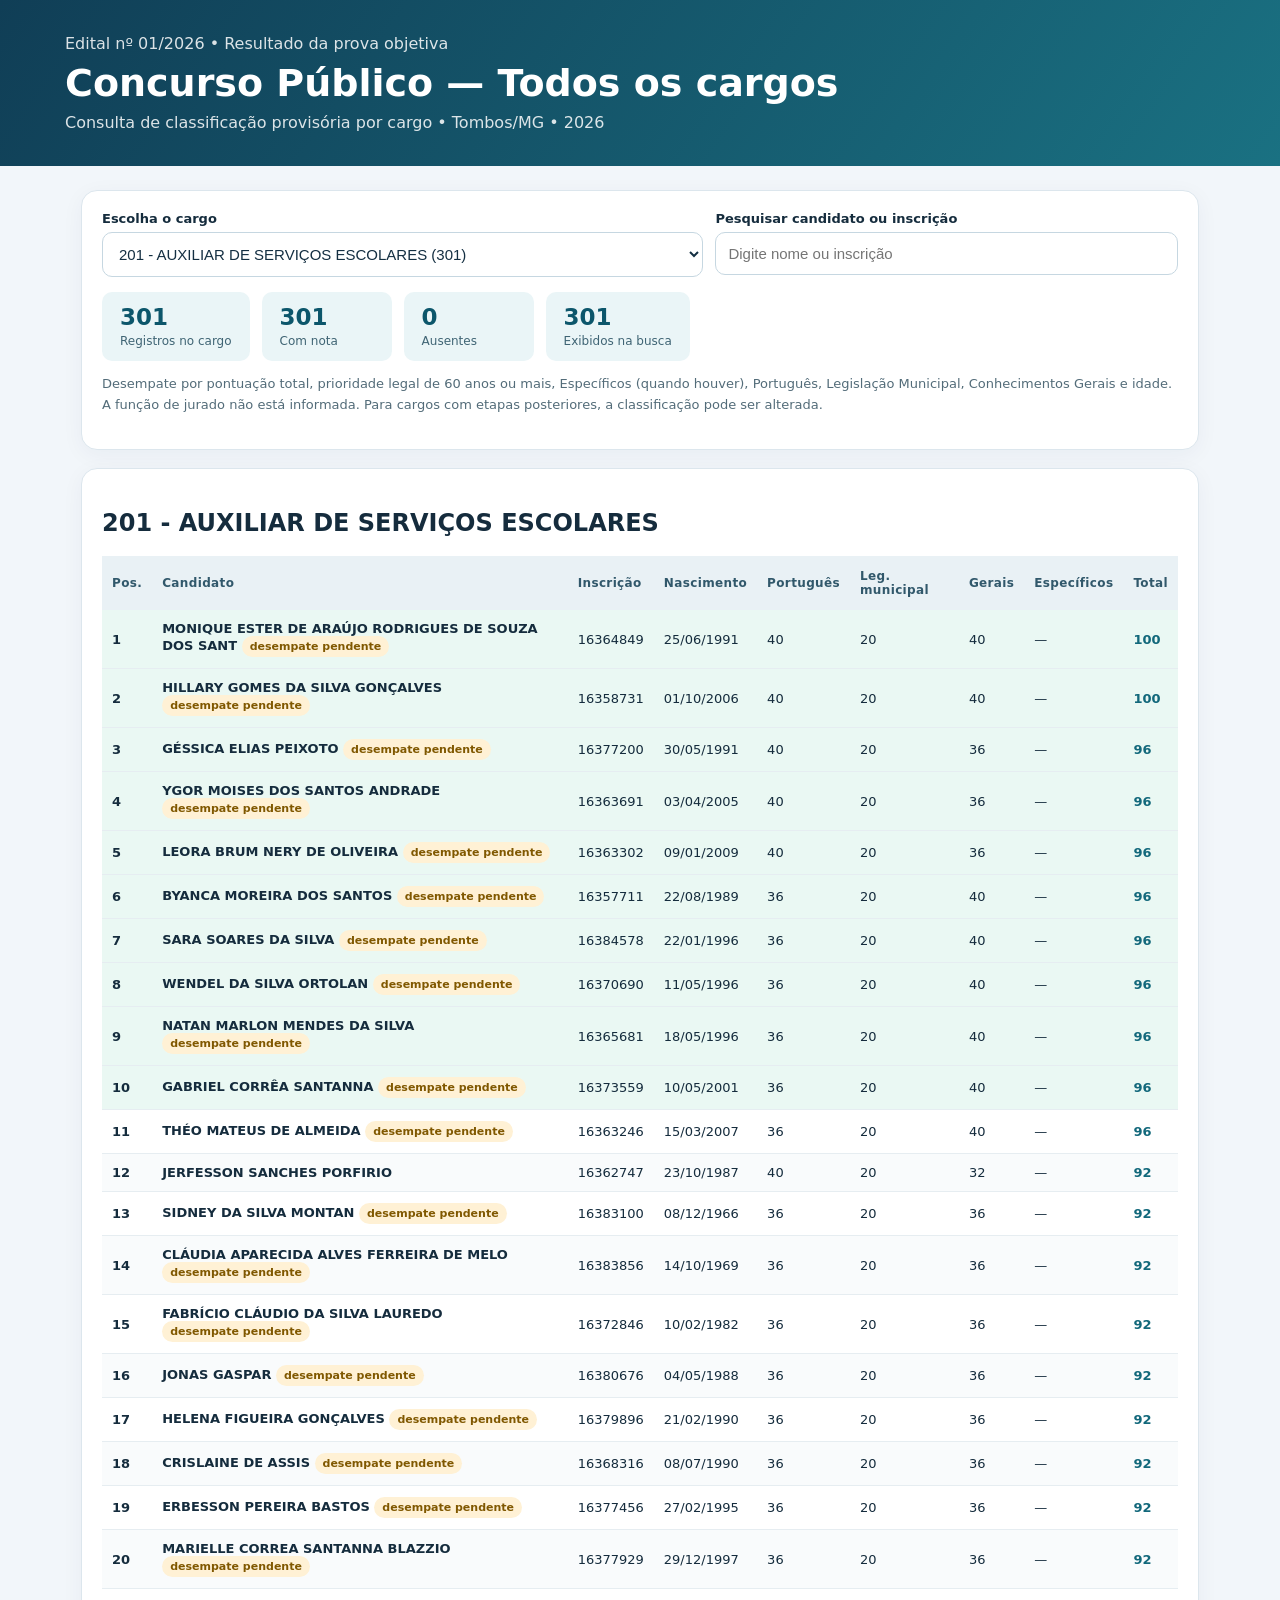
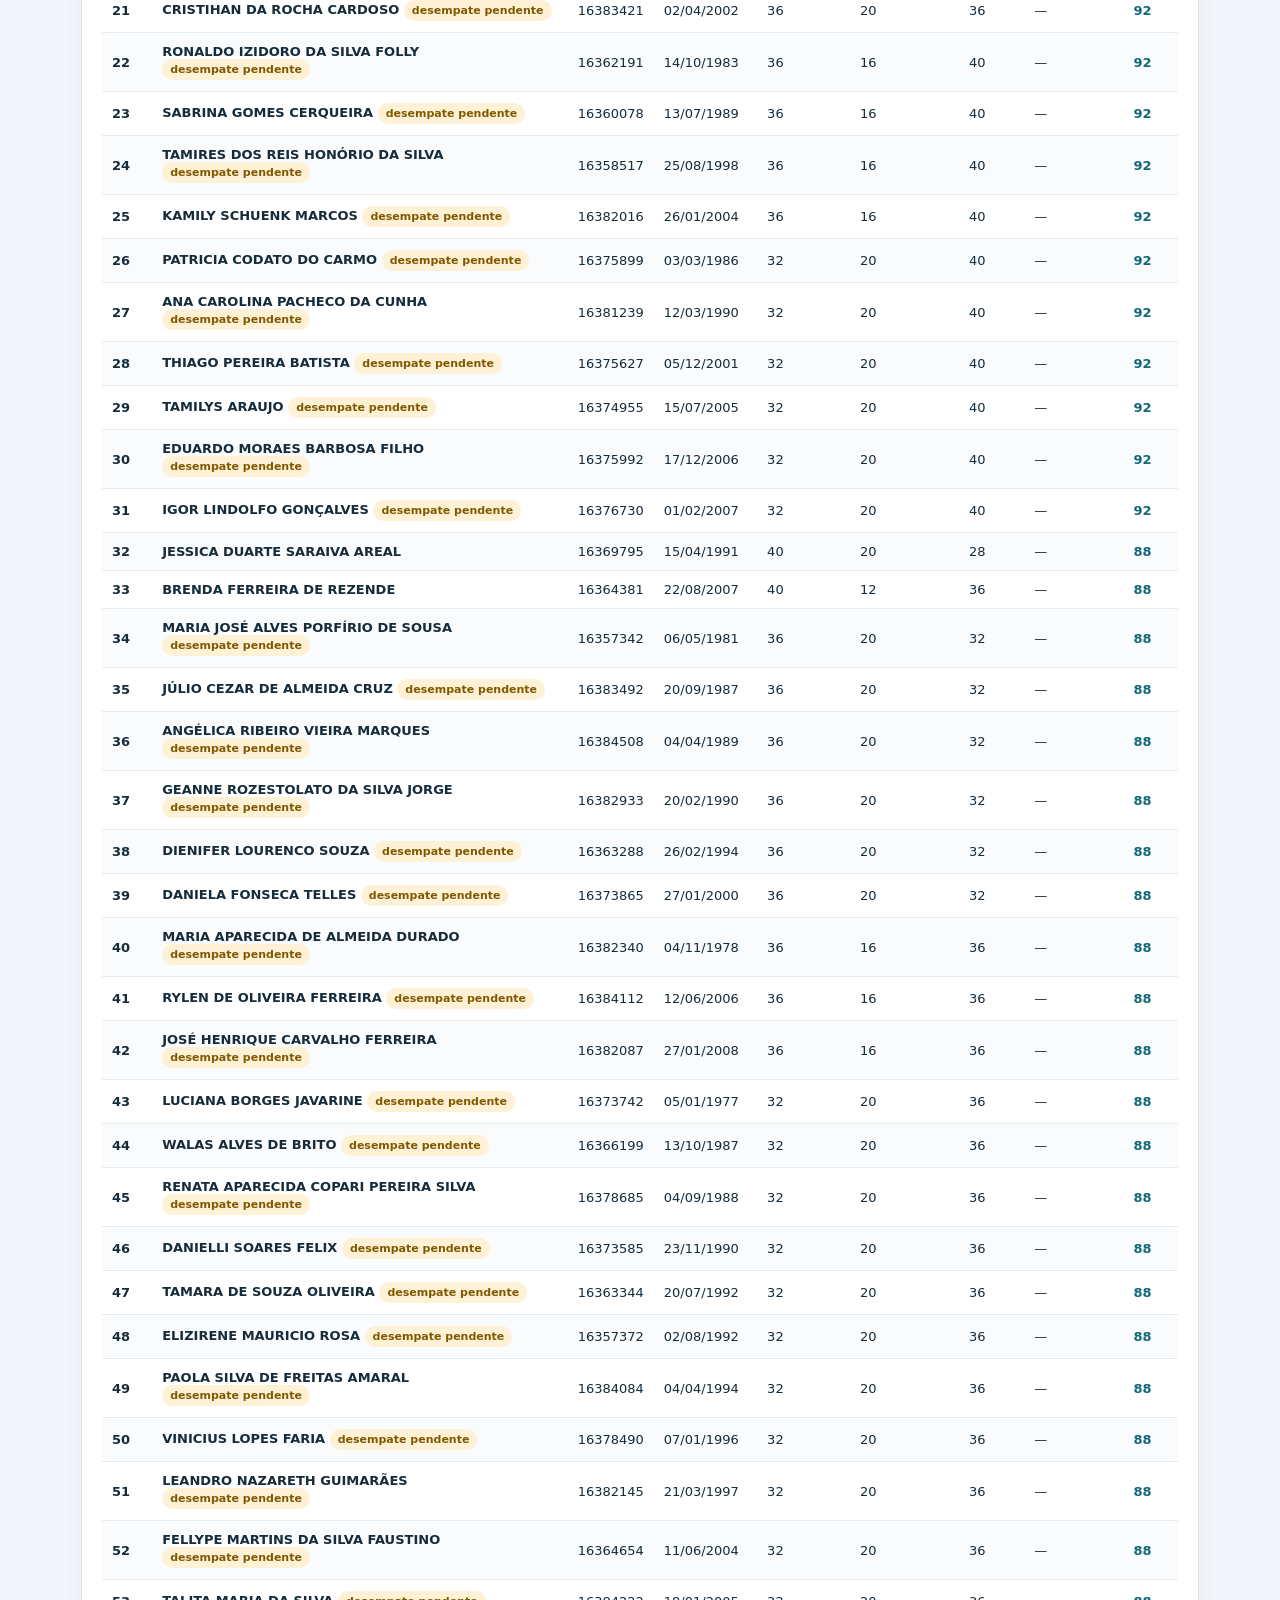
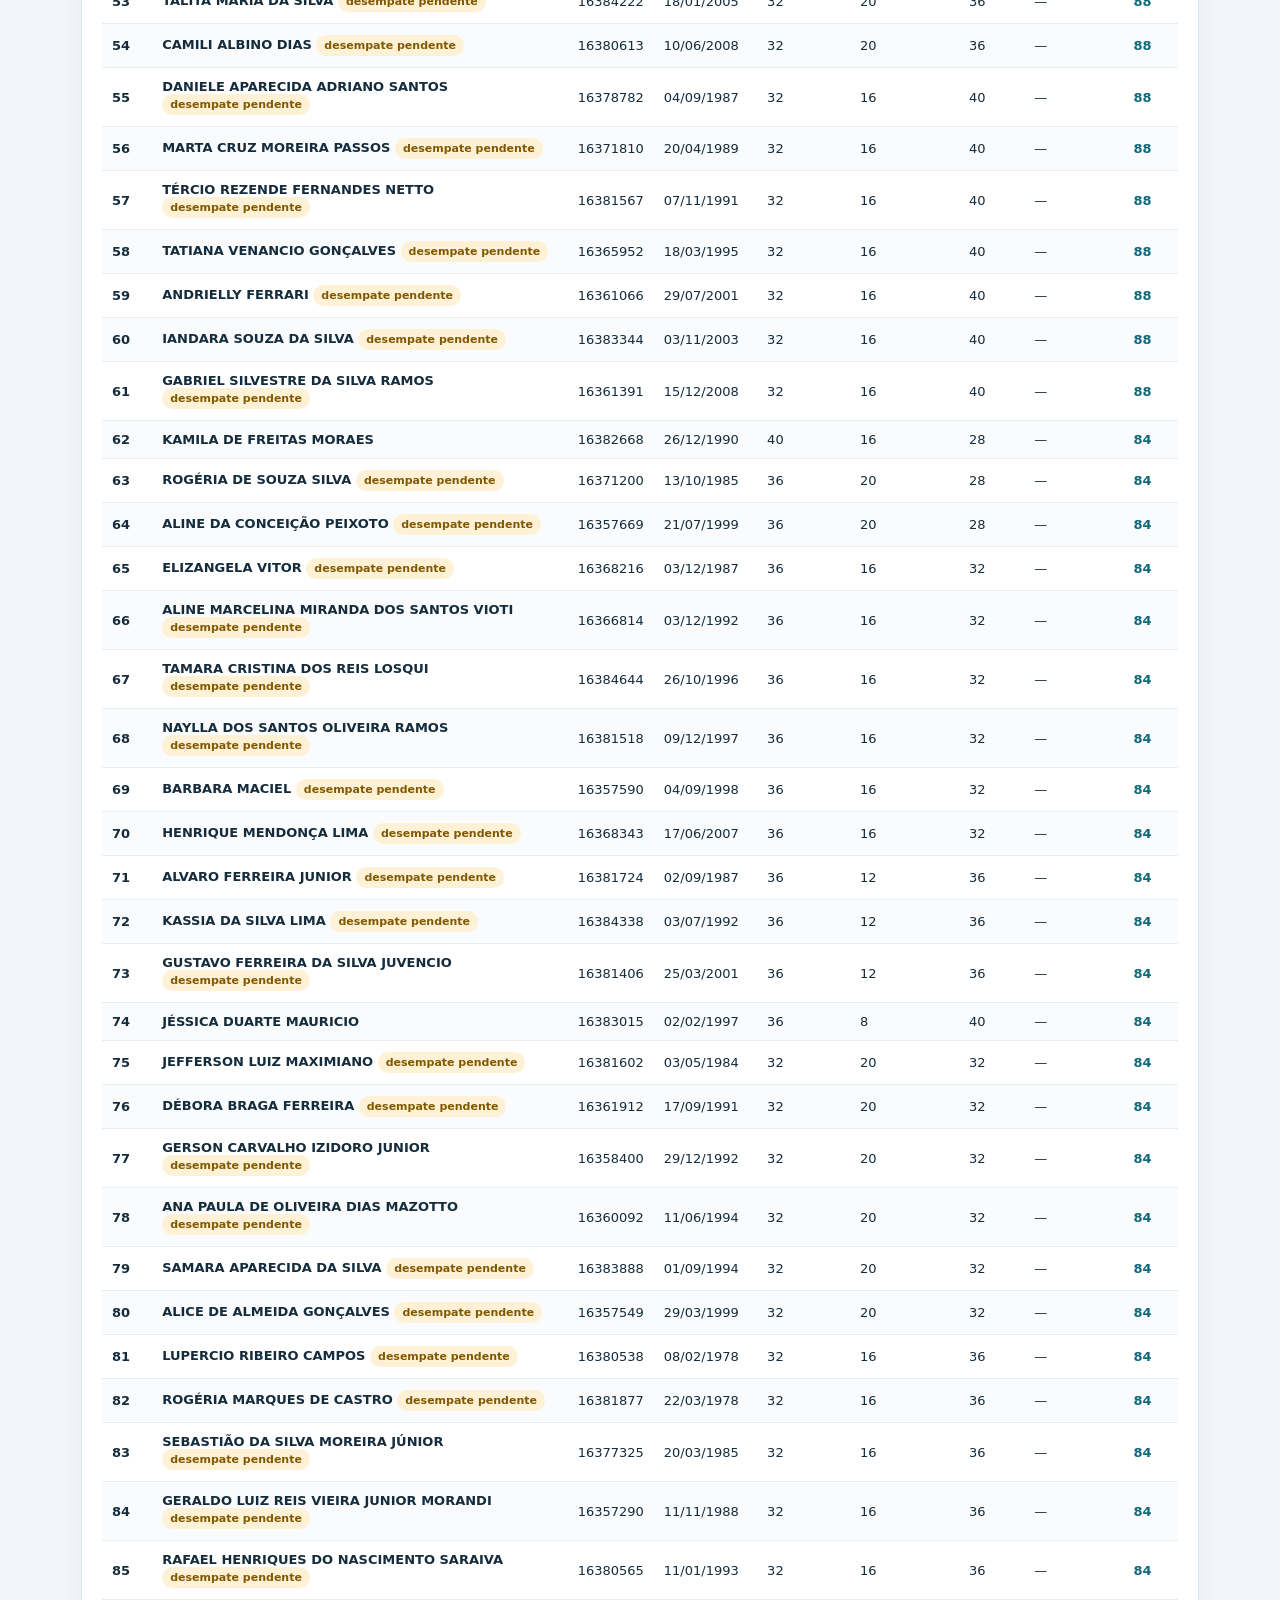
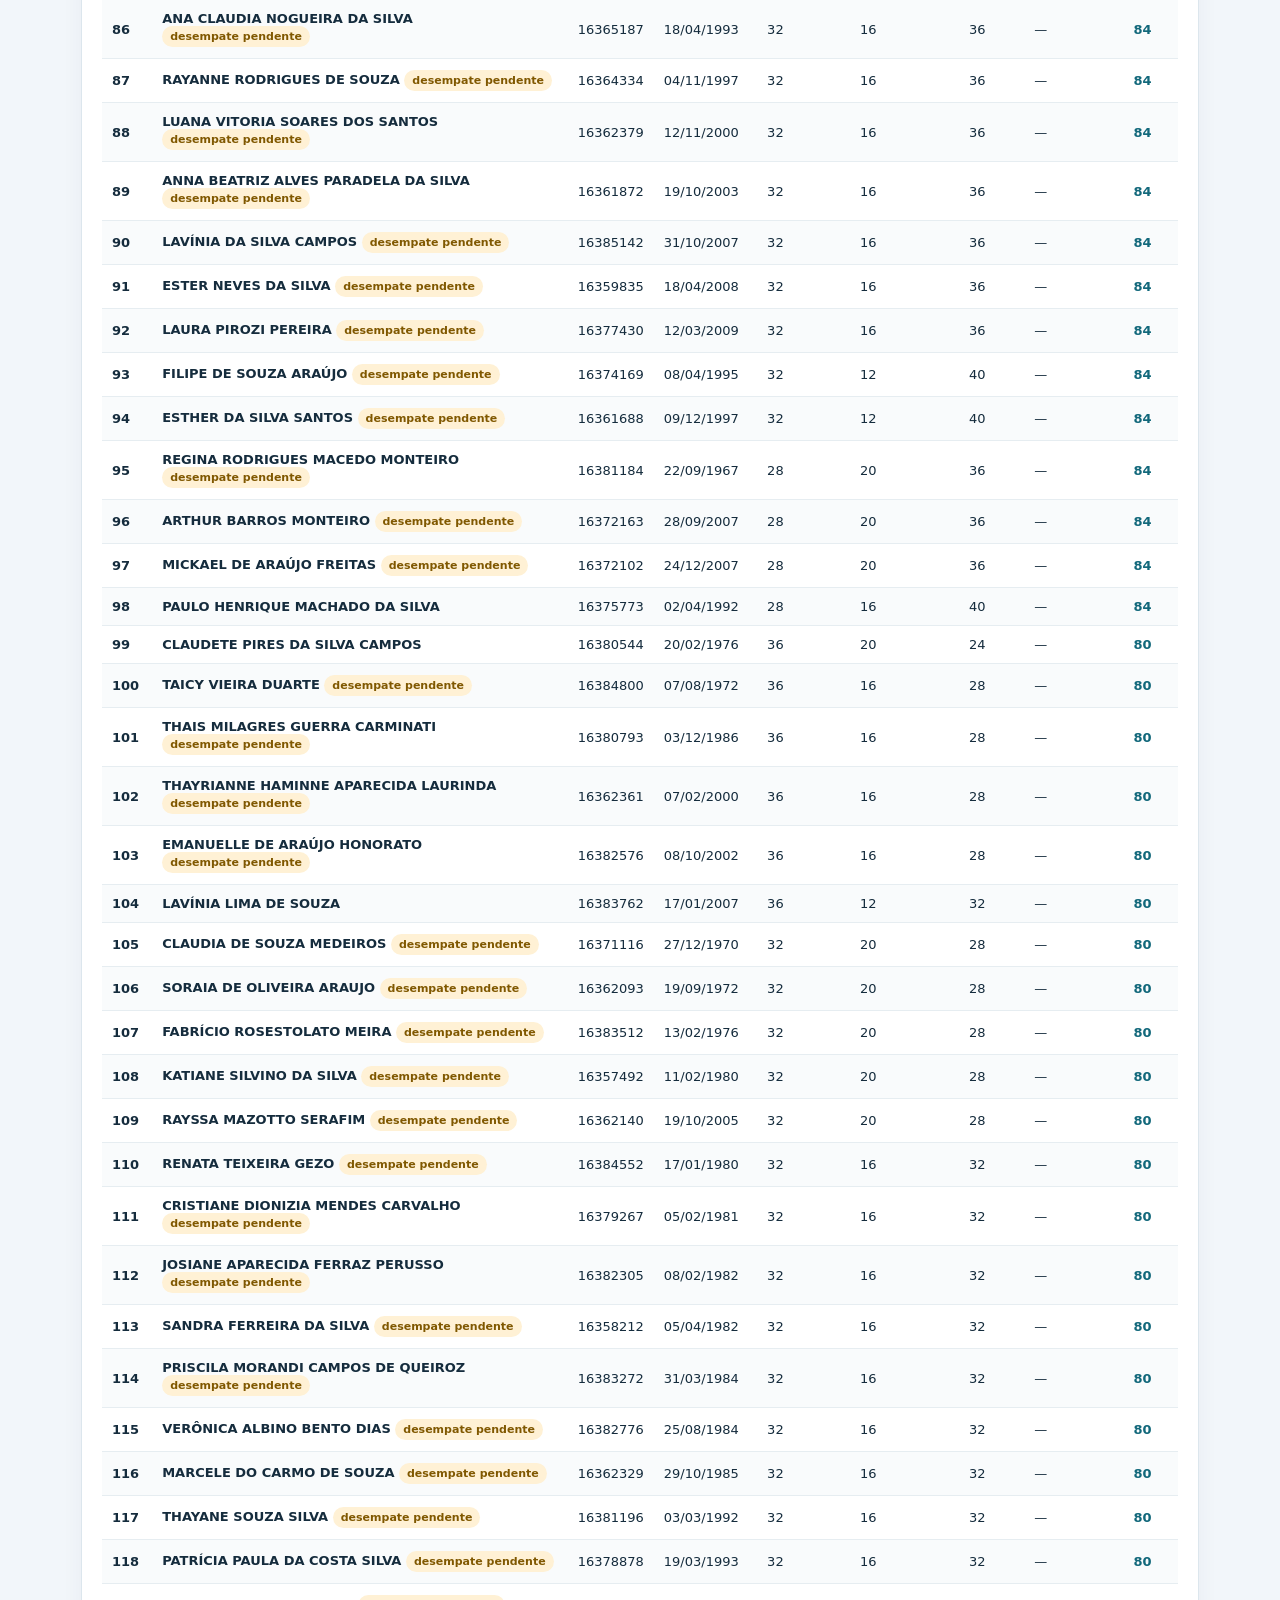
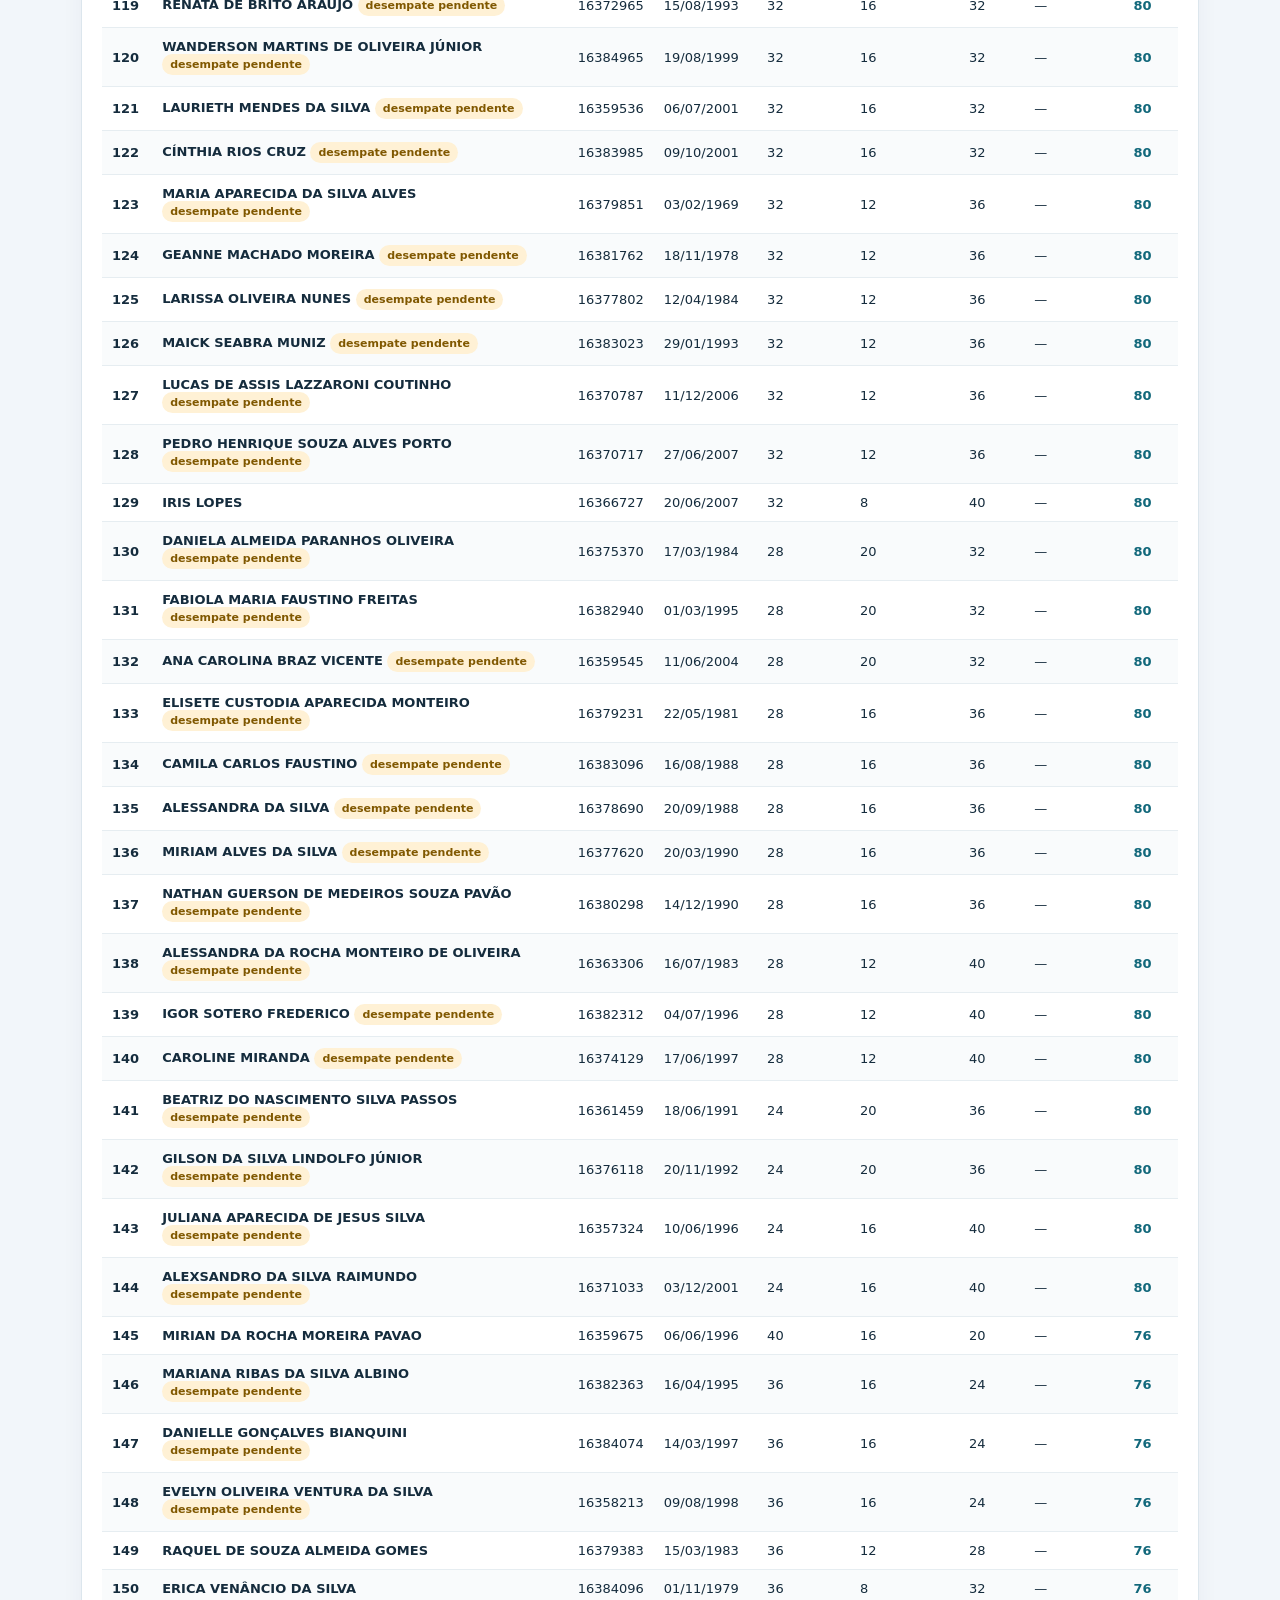
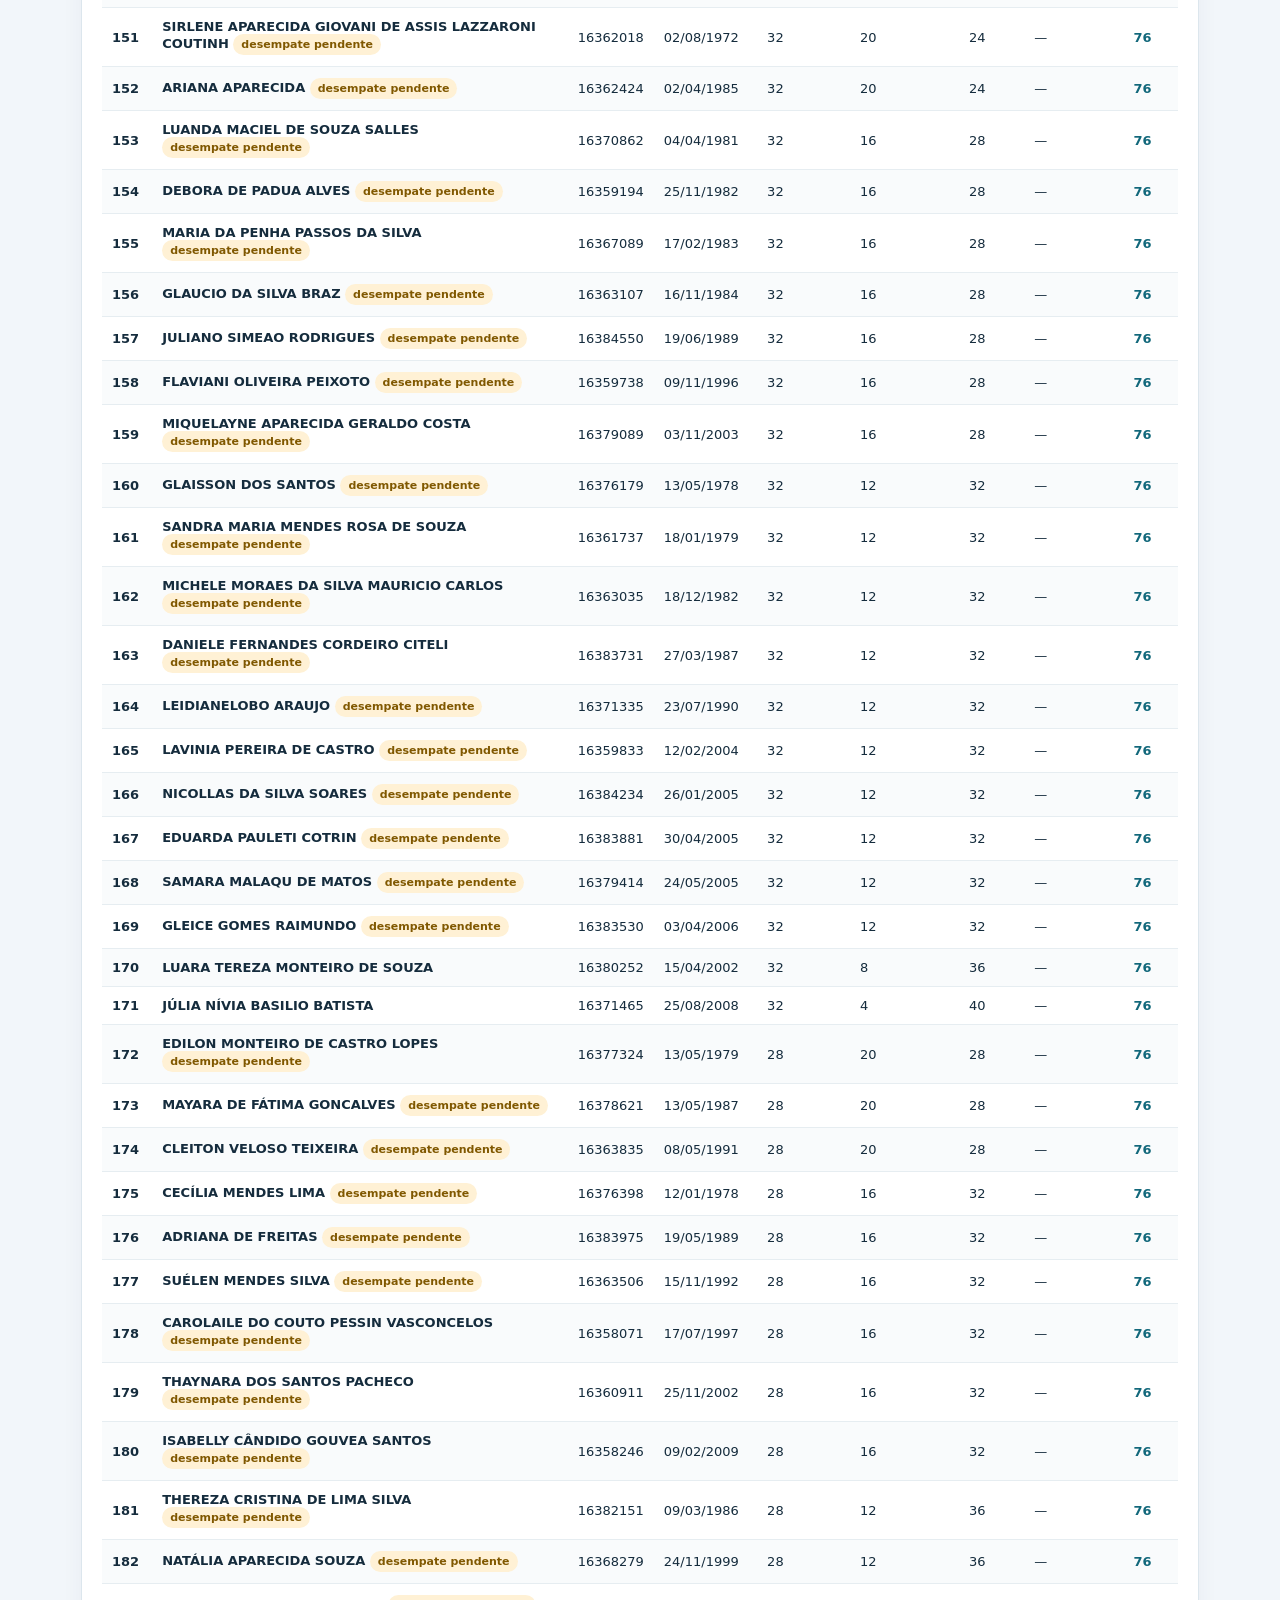
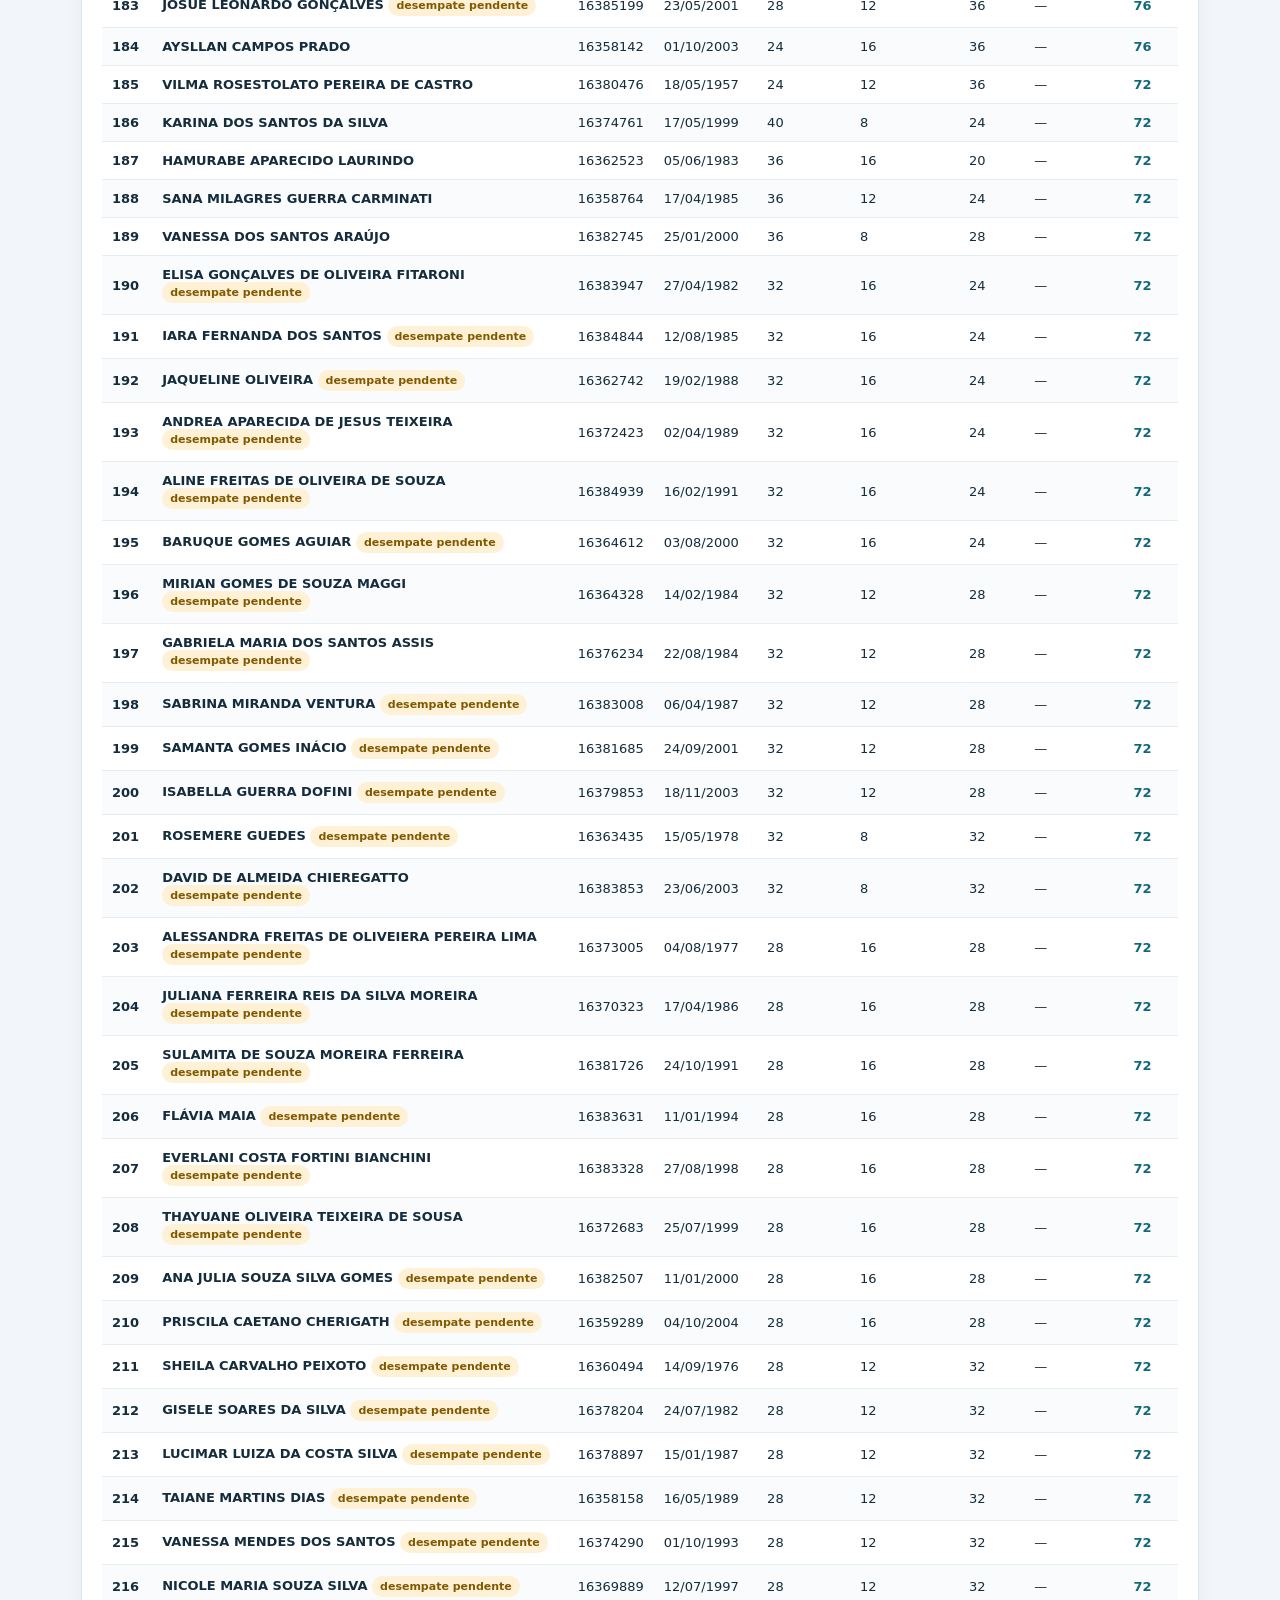
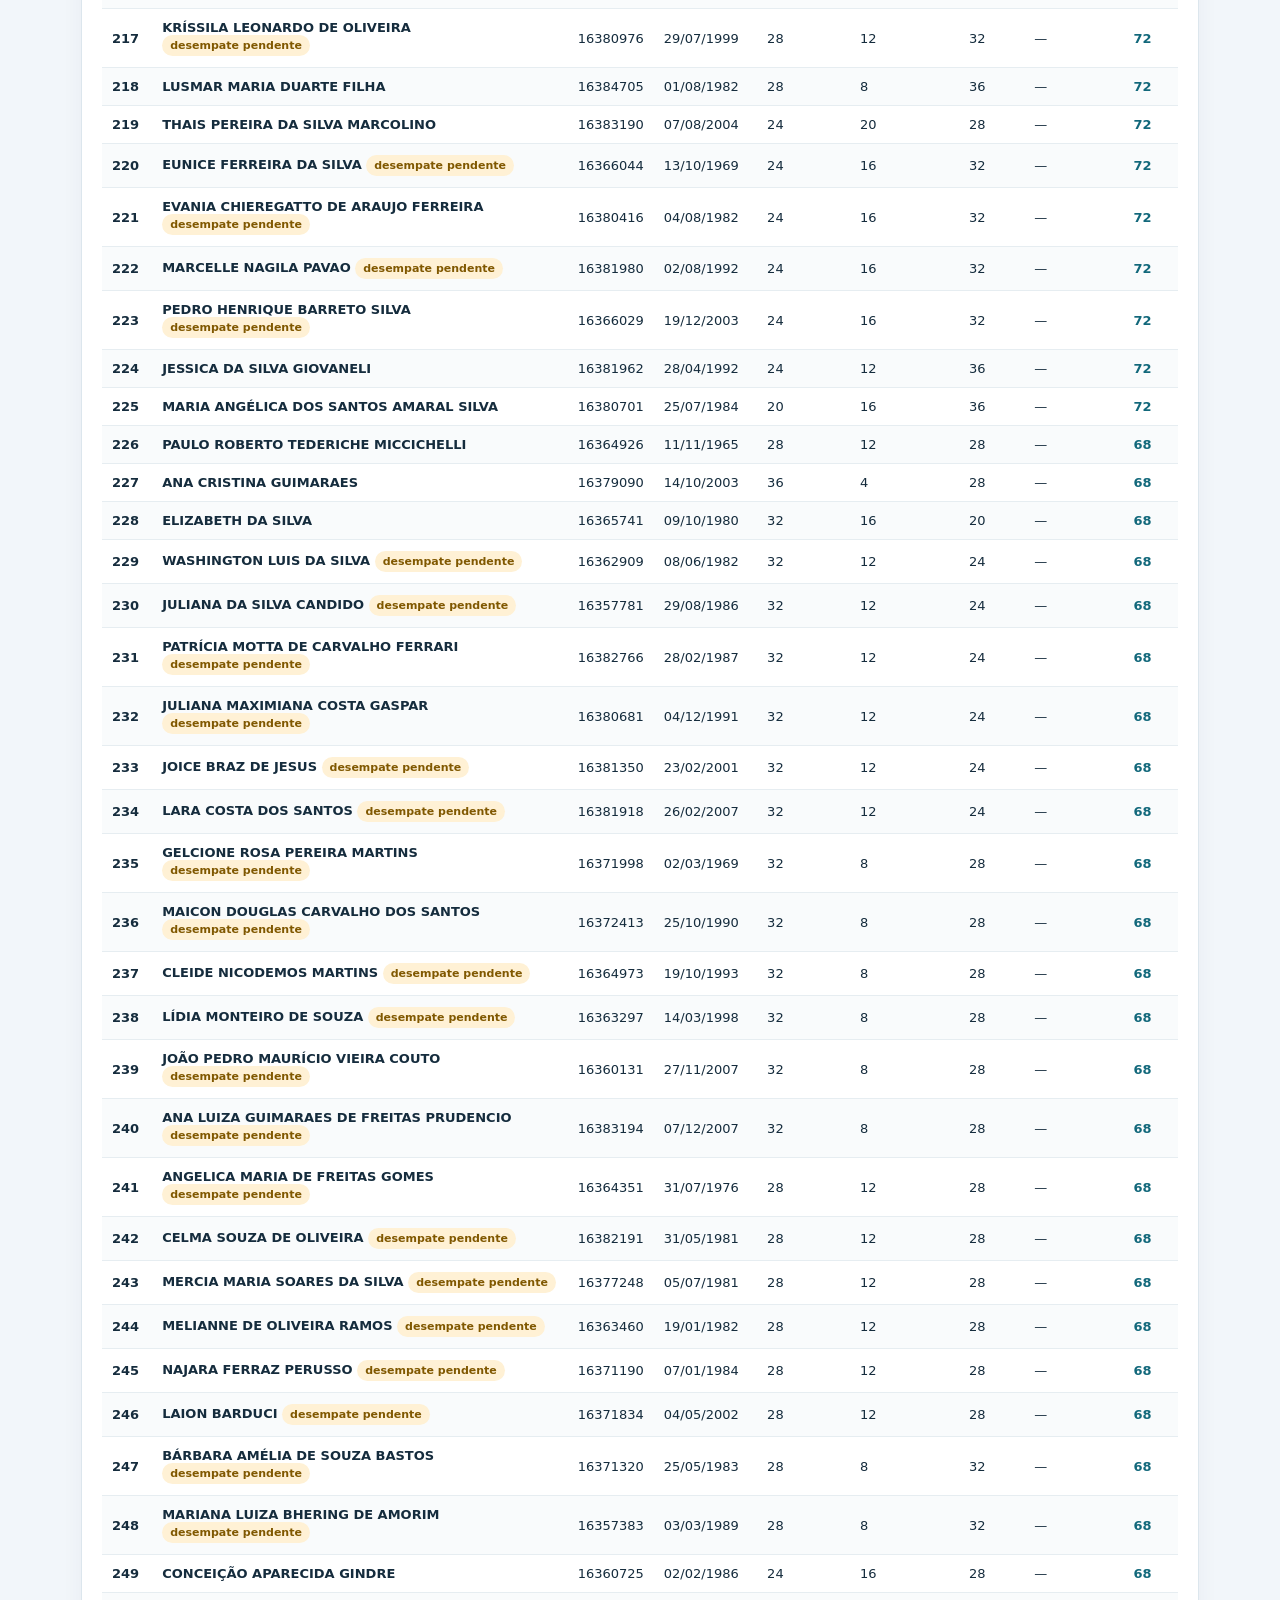
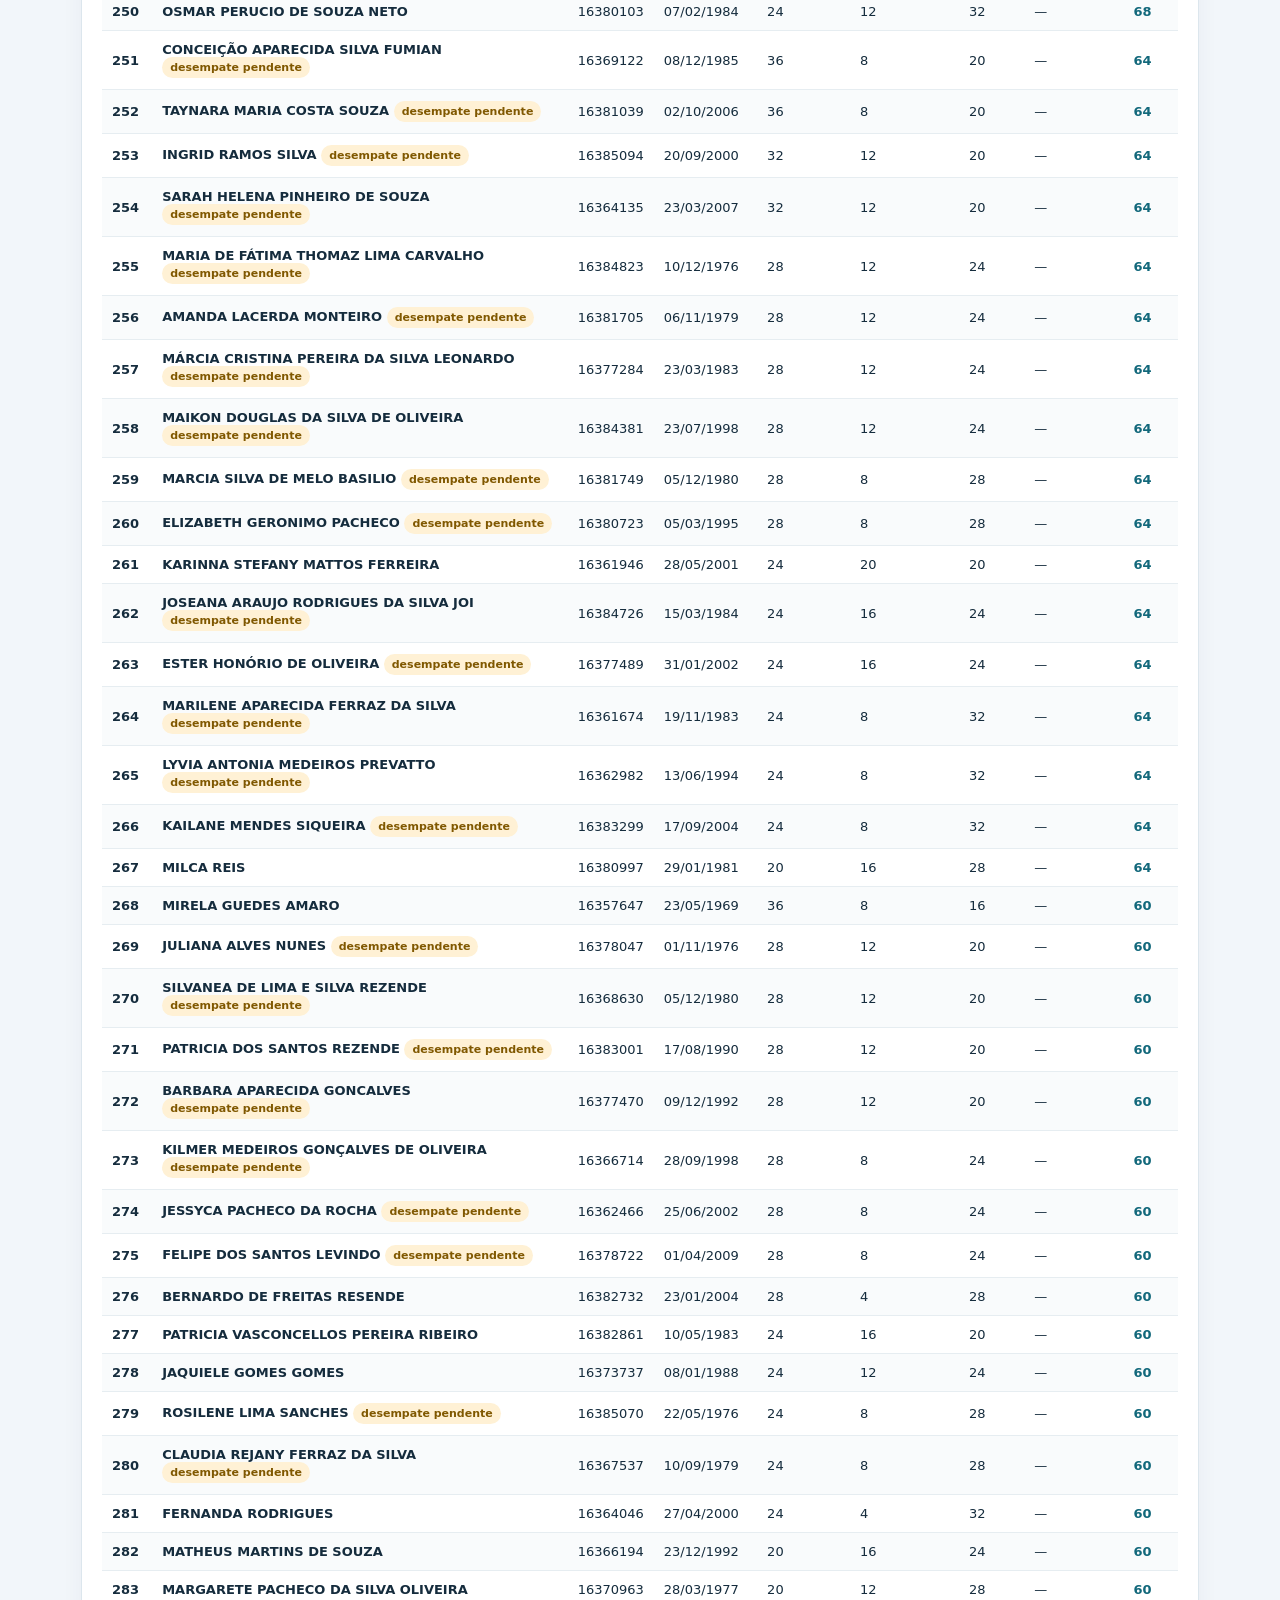
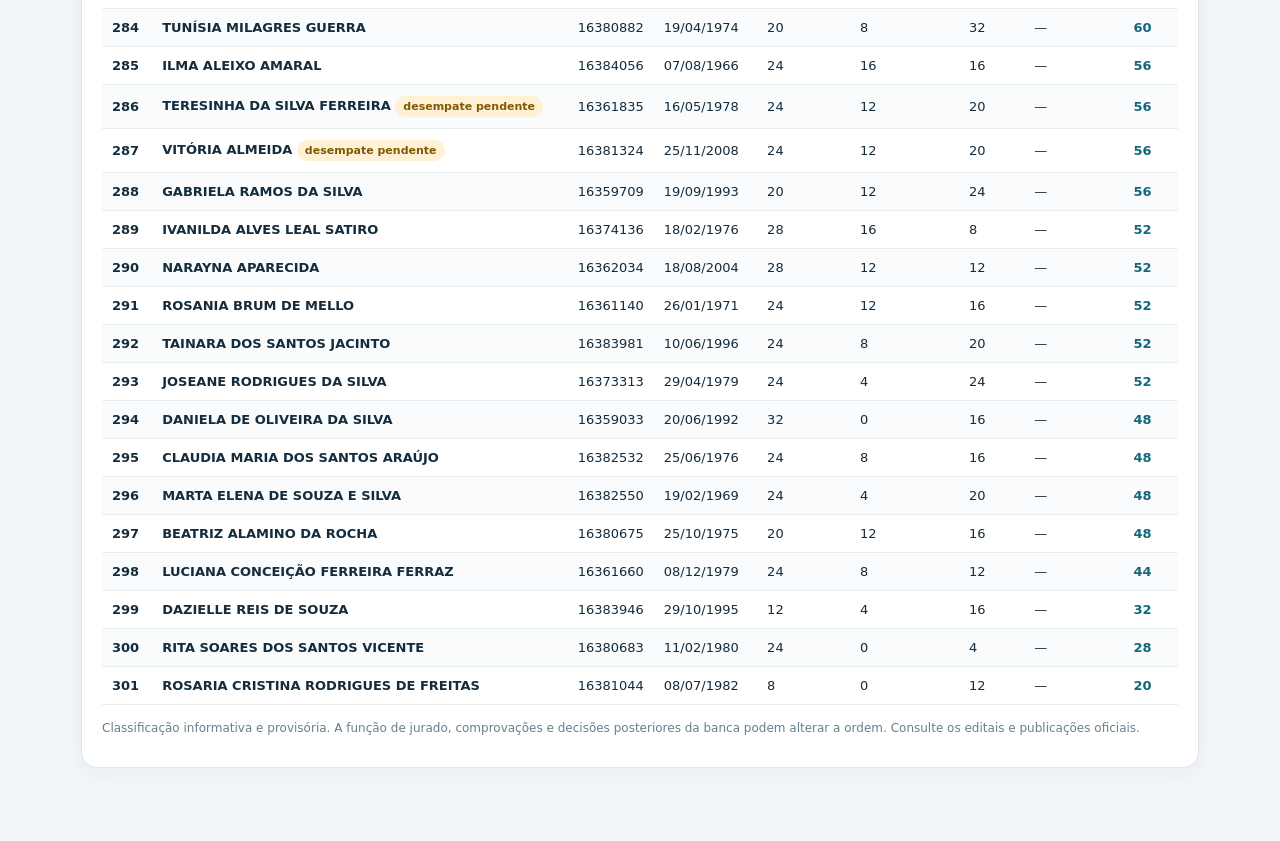
==== concurso/index.html @ eb777858 "criação do projeto" ====
<!DOCTYPE html>
<html lang="pt-BR">
<head>
  <meta charset="UTF-8">
  <meta name="viewport" content="width=device-width, initial-scale=1.0">
  <meta name="description" content="Consulta de classificação provisória dos cargos de Tombos, Minas Gerais.">
  <title>Concurso Público — Todos os cargos</title>
  <link rel="stylesheet" href="style.css">
</head>
<body>
  <header>
    <p>Edital nº 01/2026 • Resultado da prova objetiva</p>
    <h1>Concurso Público — Todos os cargos</h1>
    <p>Consulta de classificação provisória por cargo • Tombos/MG • 2026</p>
  </header>

  <main>
    <section class="panel" aria-label="Filtros e resumo">
      <div class="toolbar">
        <div>
          <label for="cargo">Escolha o cargo</label>
          <select id="cargo" aria-label="Escolha o cargo"></select>
        </div>
        <div>
          <label for="q">Pesquisar candidato ou inscrição</label>
          <input id="q" type="search" placeholder="Digite nome ou inscrição" autocomplete="off">
        </div>
      </div>

      <div class="summary" aria-live="polite">
        <div class="stat"><b id="count">—</b><span>Registros no cargo</span></div>
        <div class="stat"><b id="active">—</b><span>Com nota</span></div>
        <div class="stat"><b id="absent">—</b><span>Ausentes</span></div>
        <div class="stat"><b id="shown">—</b><span>Exibidos na busca</span></div>
      </div>
      <p class="hint">Desempate por pontuação total, prioridade legal de 60 anos ou mais, Específicos (quando houver), Português, Legislação Municipal, Conhecimentos Gerais e idade. A função de jurado não está informada. Para cargos com etapas posteriores, a classificação pode ser alterada.</p>
    </section>

    <section class="panel" aria-label="Classificação">
      <h2 id="title">Selecione um cargo</h2>
      <div class="tablewrap">
        <table>
          <thead>
            <tr>
              <th scope="col">Pos.</th>
              <th scope="col">Candidato</th>
              <th scope="col">Inscrição</th>
              <th scope="col">Nascimento</th>
              <th scope="col">Português</th>
              <th scope="col">Leg. municipal</th>
              <th scope="col">Gerais</th>
              <th scope="col">Específicos</th>
              <th scope="col">Total</th>
            </tr>
          </thead>
          <tbody id="tbody"><tr><td colspan="9">Carregando dados...</td></tr></tbody>
        </table>
      </div>
      <p class="footer">Classificação informativa e provisória. A função de jurado, comprovações e decisões posteriores da banca podem alterar a ordem. Consulte os editais e publicações oficiais.</p>
    </section>
  </main>

  <script src="script.js" defer></script>
</body>
</html>
---- concurso/style.css ----
:root{font-family:Inter,system-ui,-apple-system,Segoe UI,sans-serif;color:#152c3d;background:#f2f6fa}*{box-sizing:border-box}body{margin:0}header{background:linear-gradient(125deg,#103e56,#1a7182);color:white;padding:34px max(20px,calc((100vw - 1150px)/2));}header h1{font-size:clamp(24px,4vw,38px);margin:8px 0}header p{margin:0;opacity:.85}main{max-width:1150px;margin:auto;padding:24px 16px 55px}.panel{background:white;border:1px solid #dce6ed;border-radius:16px;padding:20px;box-shadow:0 5px 22px #17354d0c;margin-bottom:18px}.toolbar{display:grid;grid-template-columns:1.3fr 1fr;gap:12px}.toolbar label{font-weight:700;font-size:13px;display:block;margin-bottom:6px}select,input{width:100%;border:1px solid #c6d7e1;border-radius:10px;padding:12px;background:white;color:#142f42;font-size:15px}.summary{display:flex;flex-wrap:wrap;gap:12px;margin-top:15px}.stat{background:#eaf5f7;border-radius:10px;padding:12px 18px;min-width:130px}.stat b{display:block;font-size:23px;color:#0c566b}.stat span{font-size:12px;color:#3f6474}.hint{font-size:13px;color:#536c79;line-height:1.6}.tablewrap{overflow-x:auto}table{width:100%;border-collapse:collapse;min-width:820px}th{text-align:left;background:#e9f1f5;color:#31586b;font-size:12px;letter-spacing:.03em;padding:13px 10px;position:sticky;top:0}td{padding:11px 10px;border-bottom:1px solid #e6edf1;font-size:13px}tr:nth-child(even) td{background:#f9fbfc}tr.top td{background:#eaf8f3}td.name{font-weight:650}td.score{font-weight:800;color:#12687b}small{color:#637c89}.tag{display:inline-block;padding:4px 8px;border-radius:30px;background:#fff1d5;color:#805800;font-size:11px}.abs{color:#9e4242}.footer{font-size:12px;color:#66808c;margin-top:16px}.printonly{display:none}@media(max-width:650px){header{padding:25px 18px}.toolbar{grid-template-columns:1fr}.panel{padding:14px}.stat{flex:1;min-width:95px}}@media print{body{background:white}header{padding:10px;color:black;background:white}main{padding:0}.toolbar{display:none}.panel{box-shadow:none;border:none}.tablewrap{overflow:visible}table{min-width:0}th,td{font-size:9px;padding:5px}.printonly{display:block}}
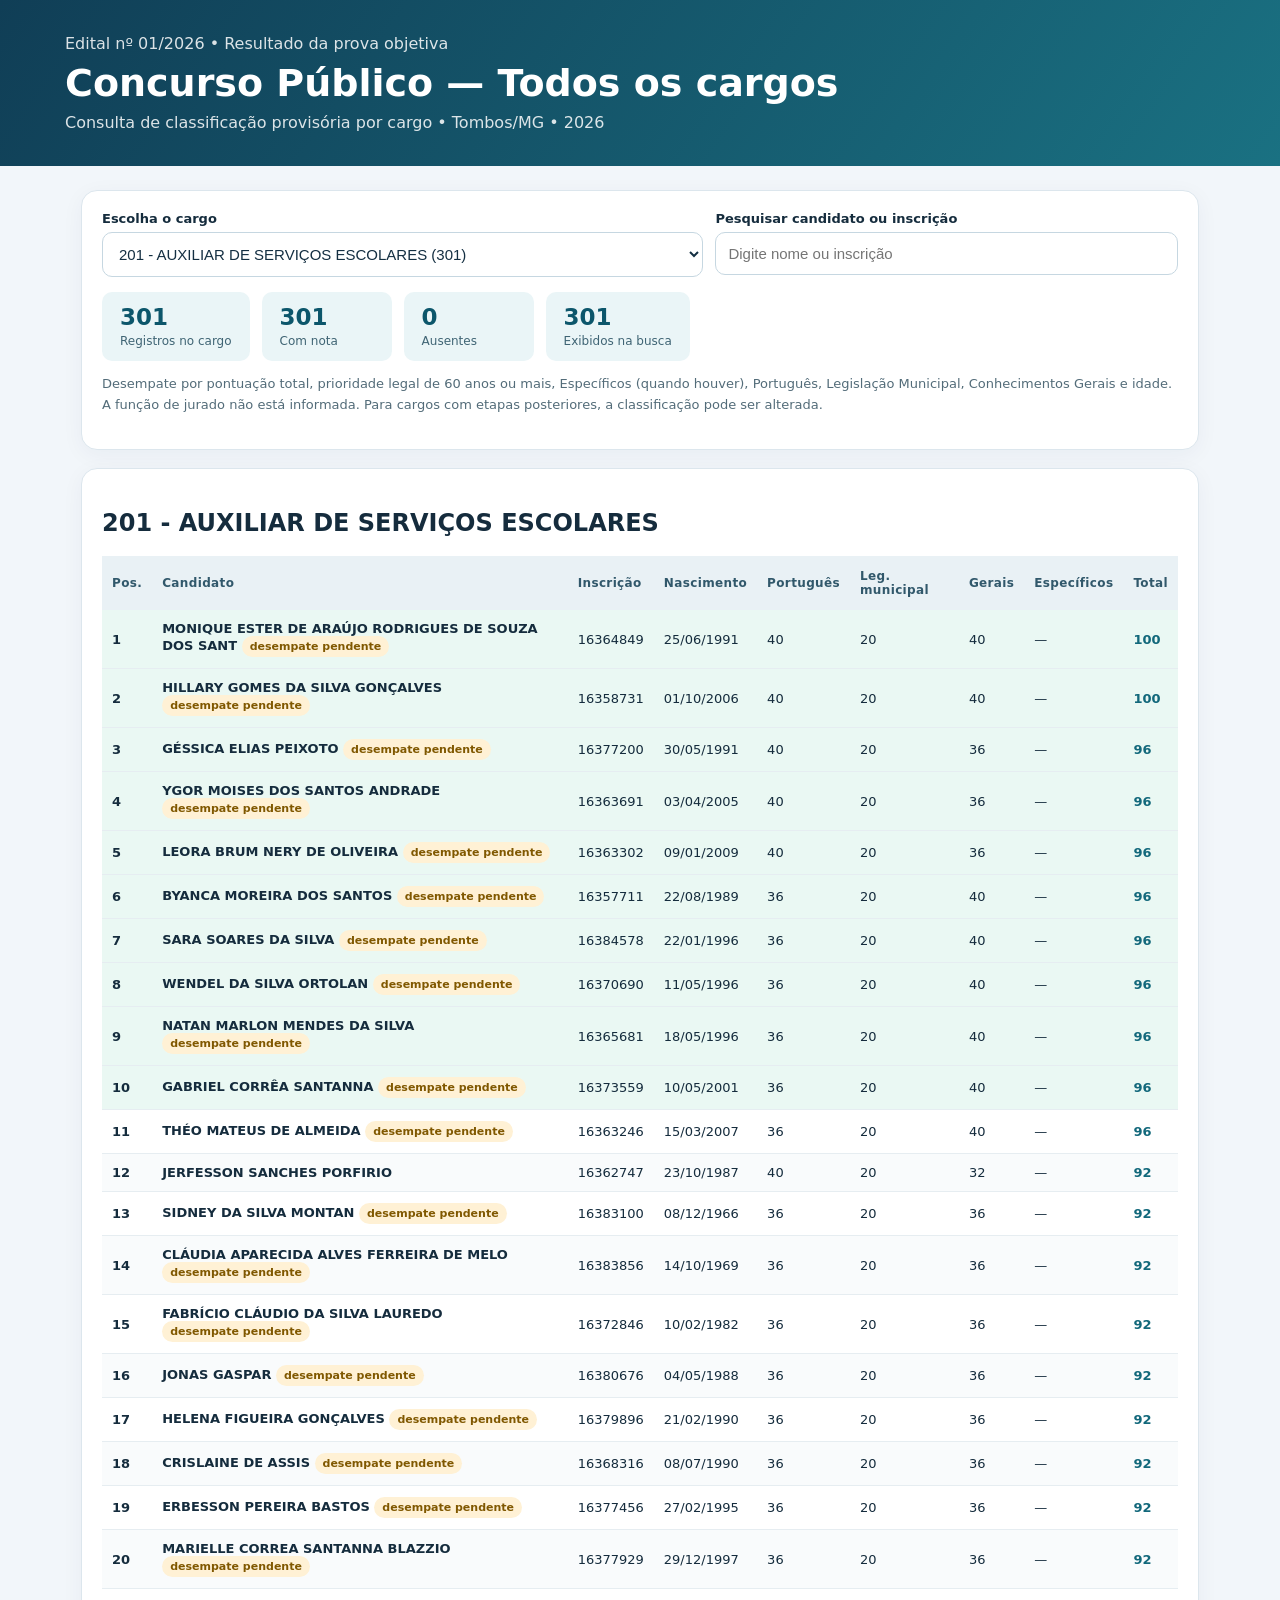
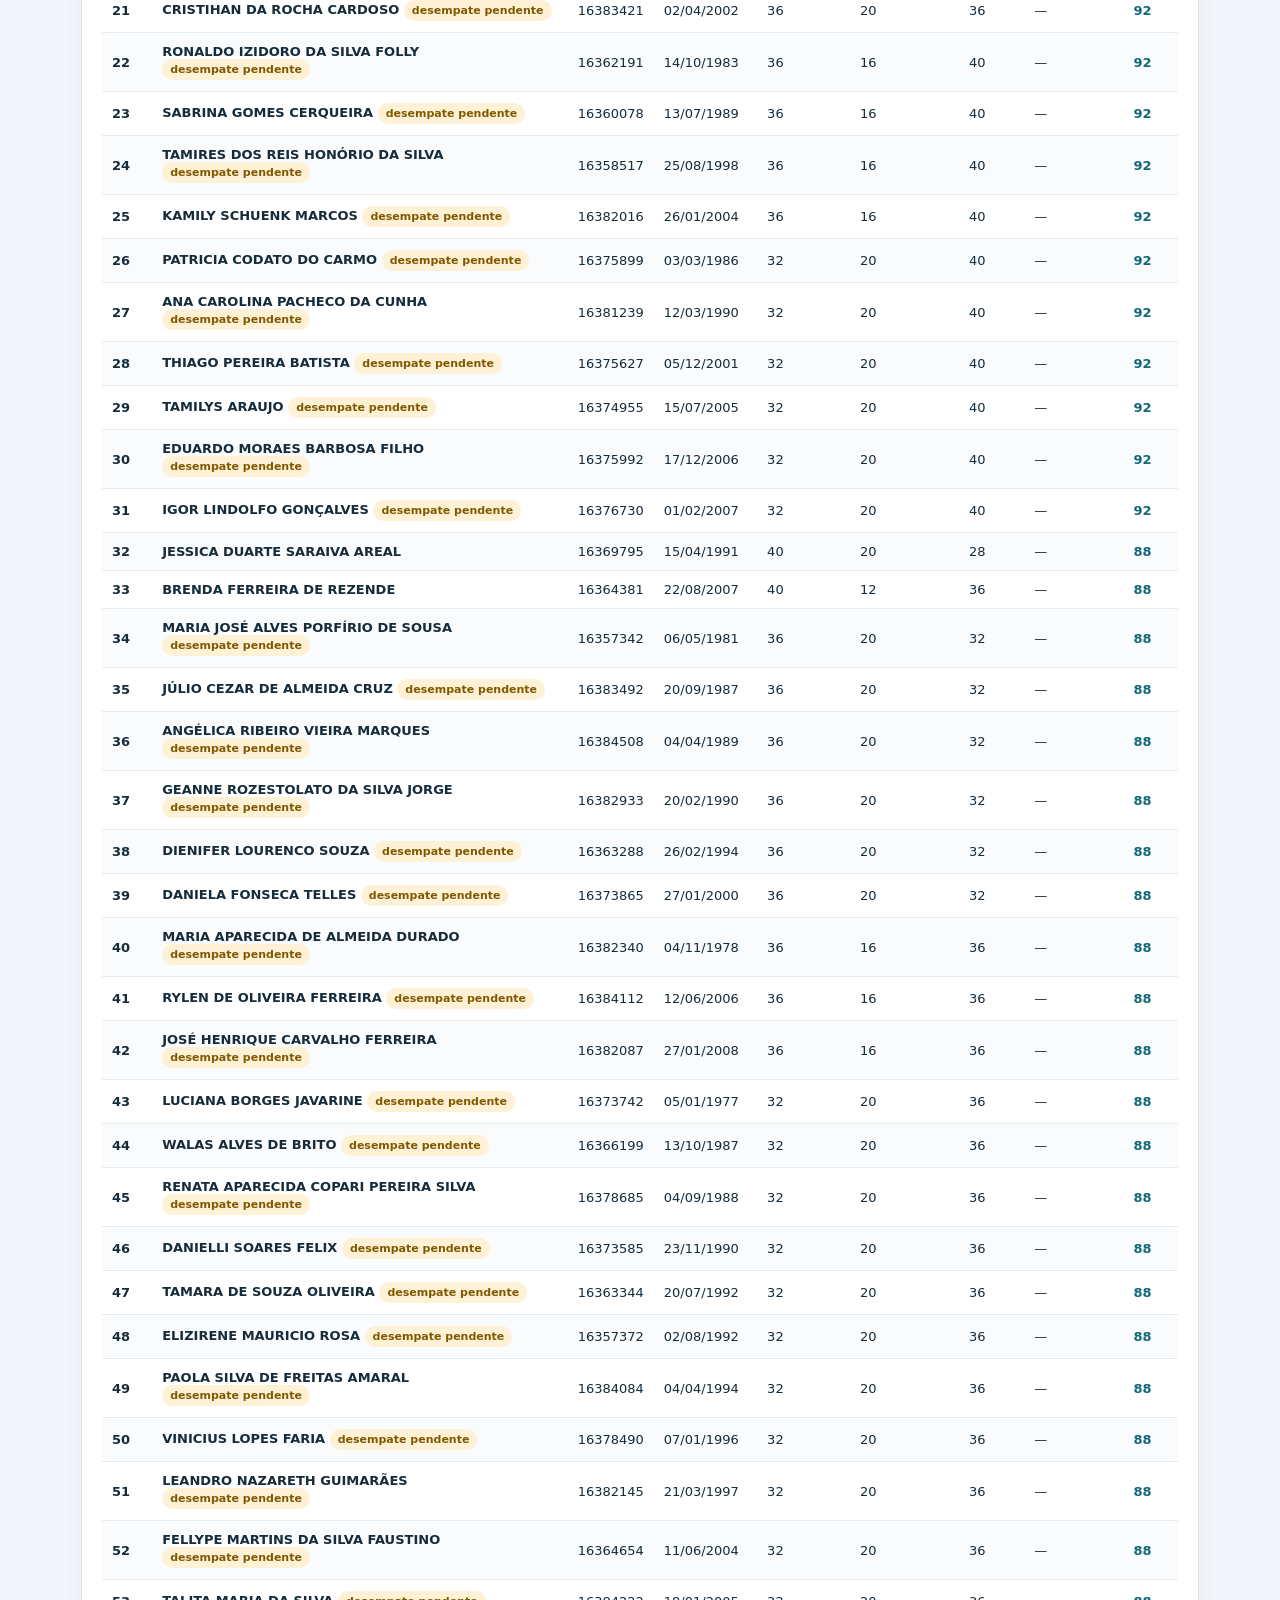
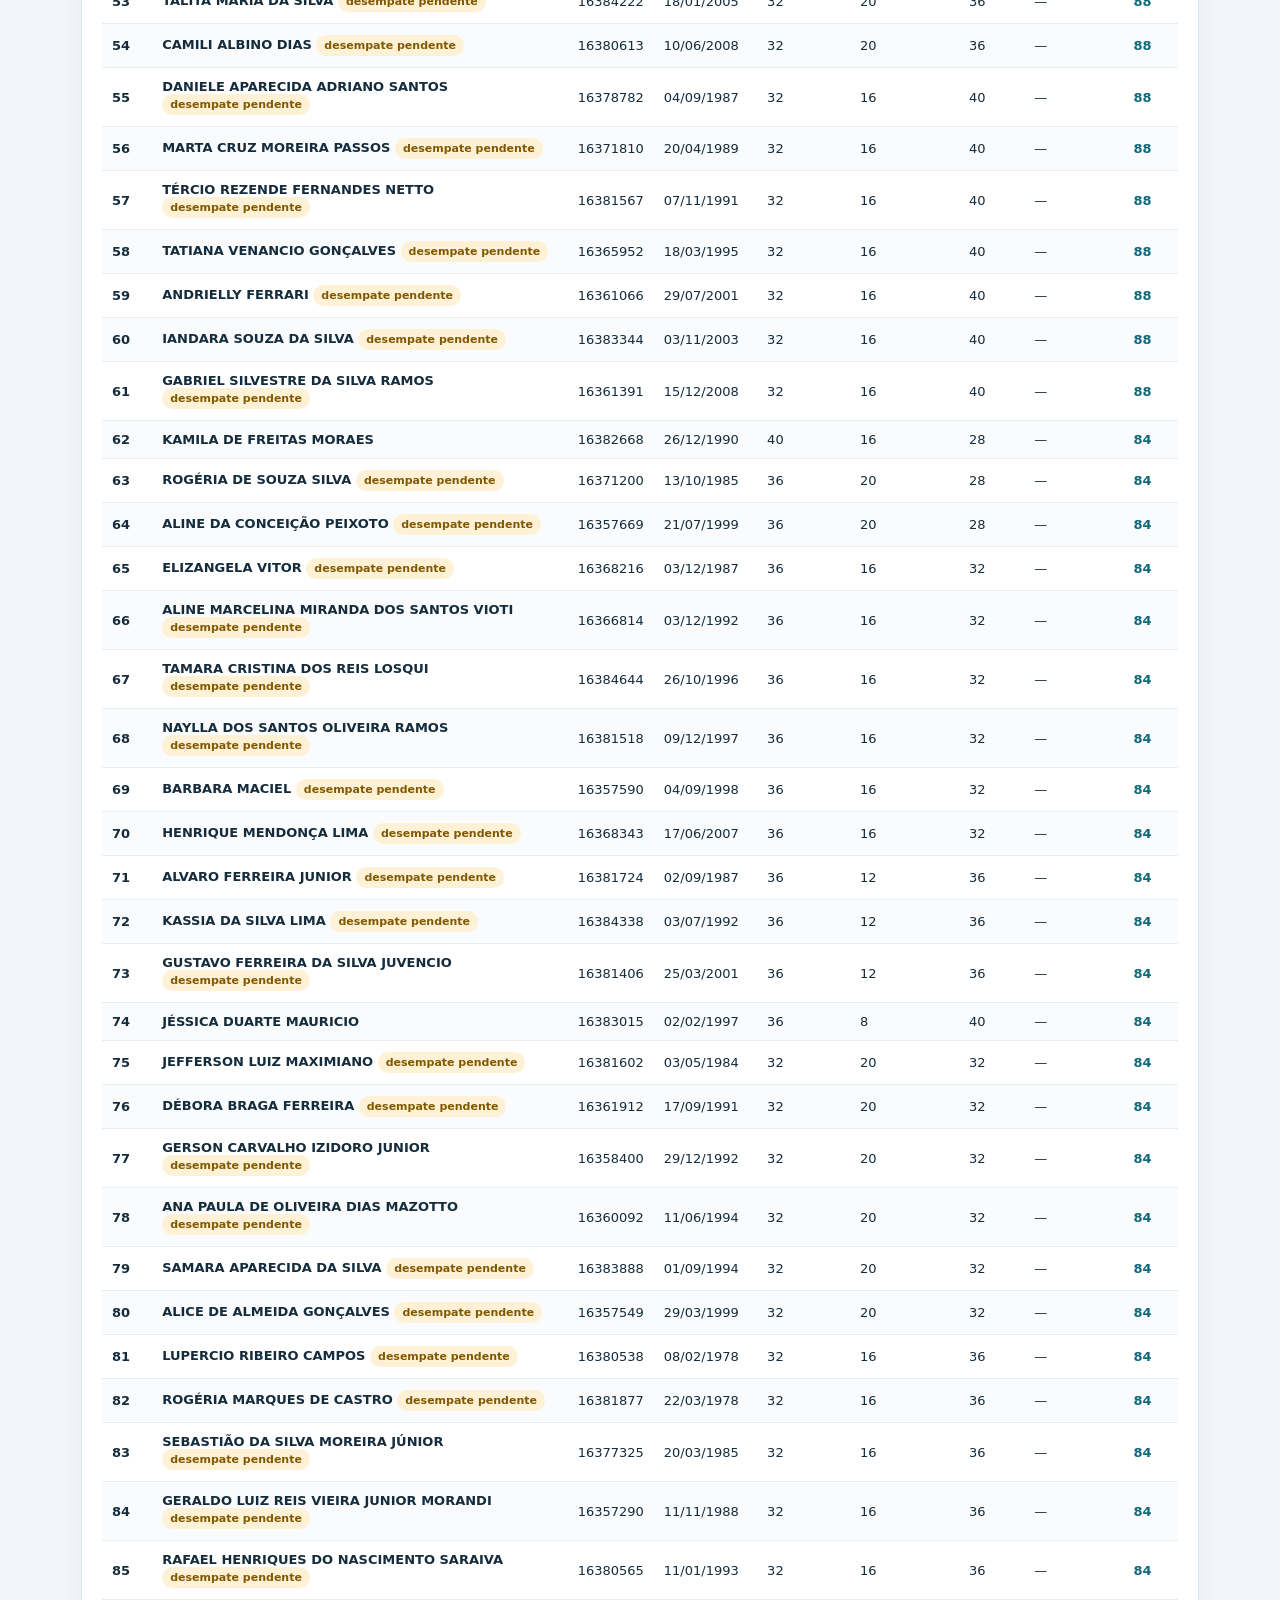
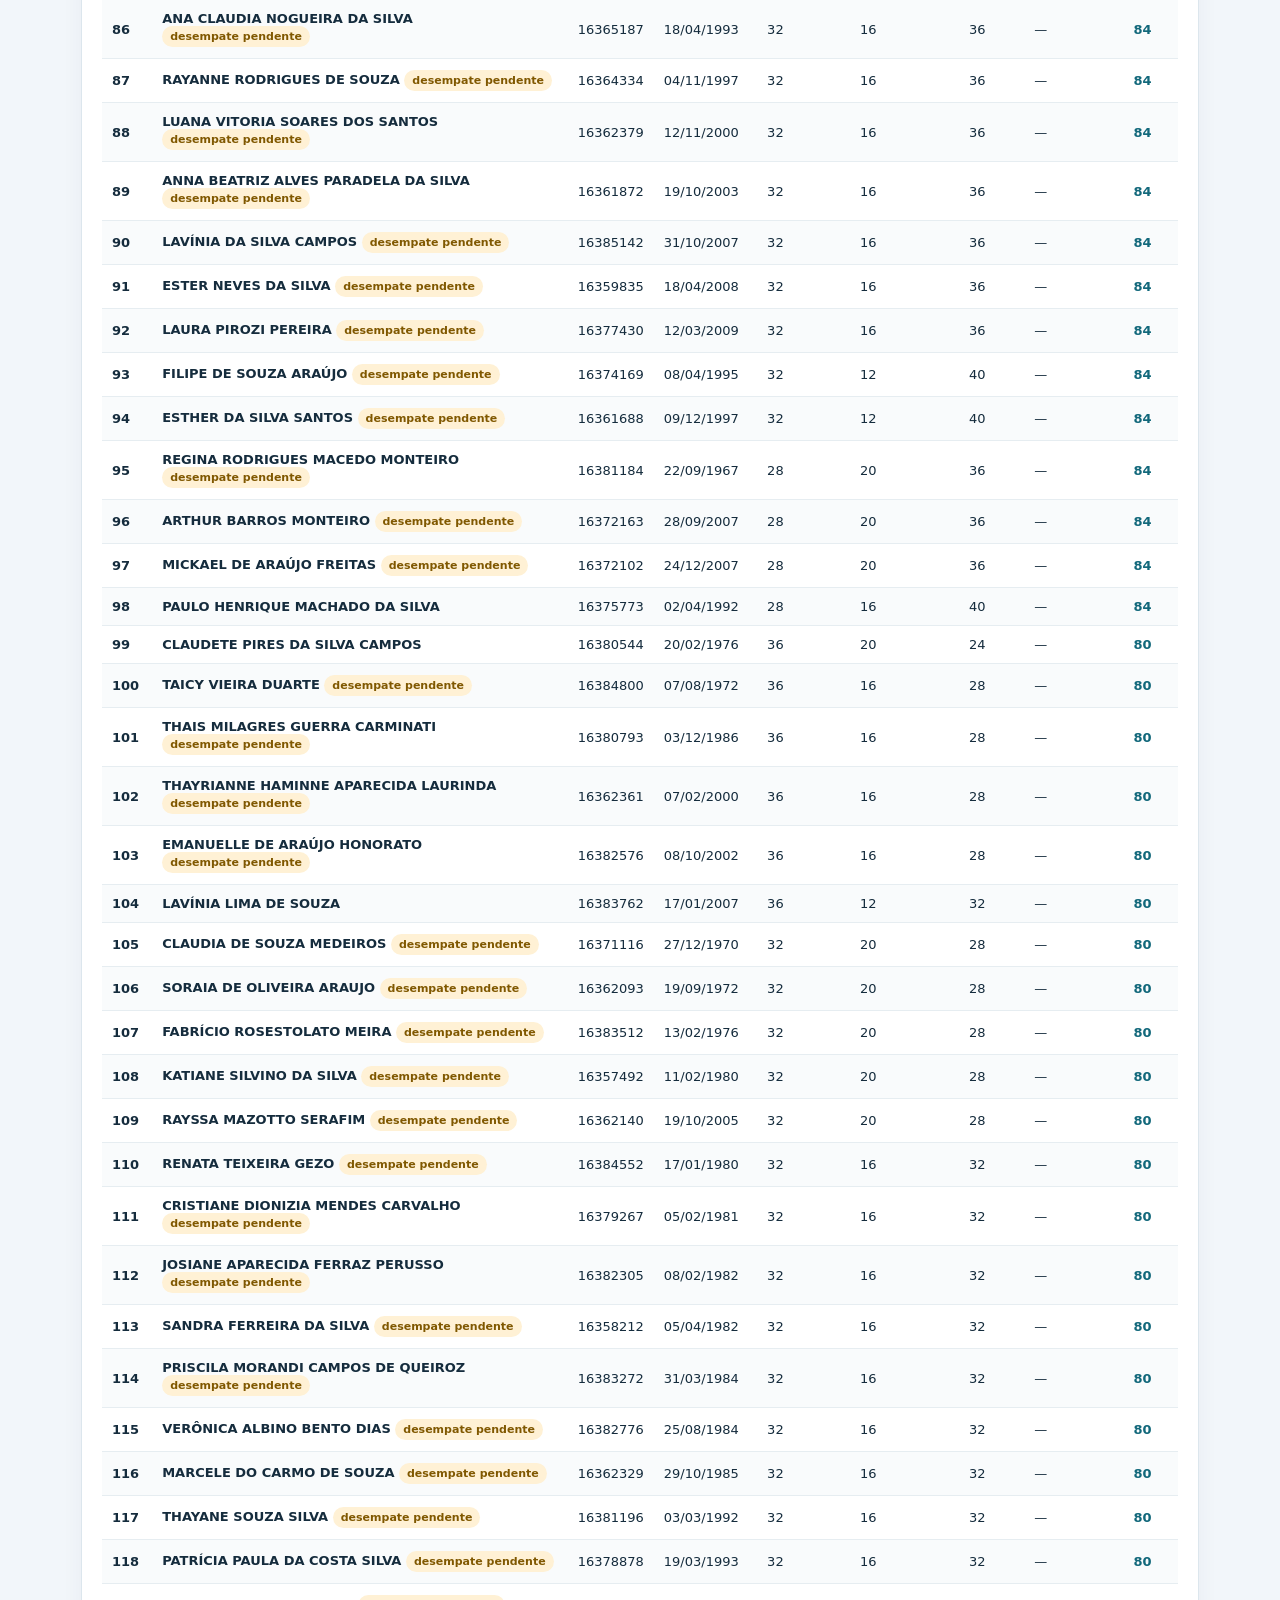
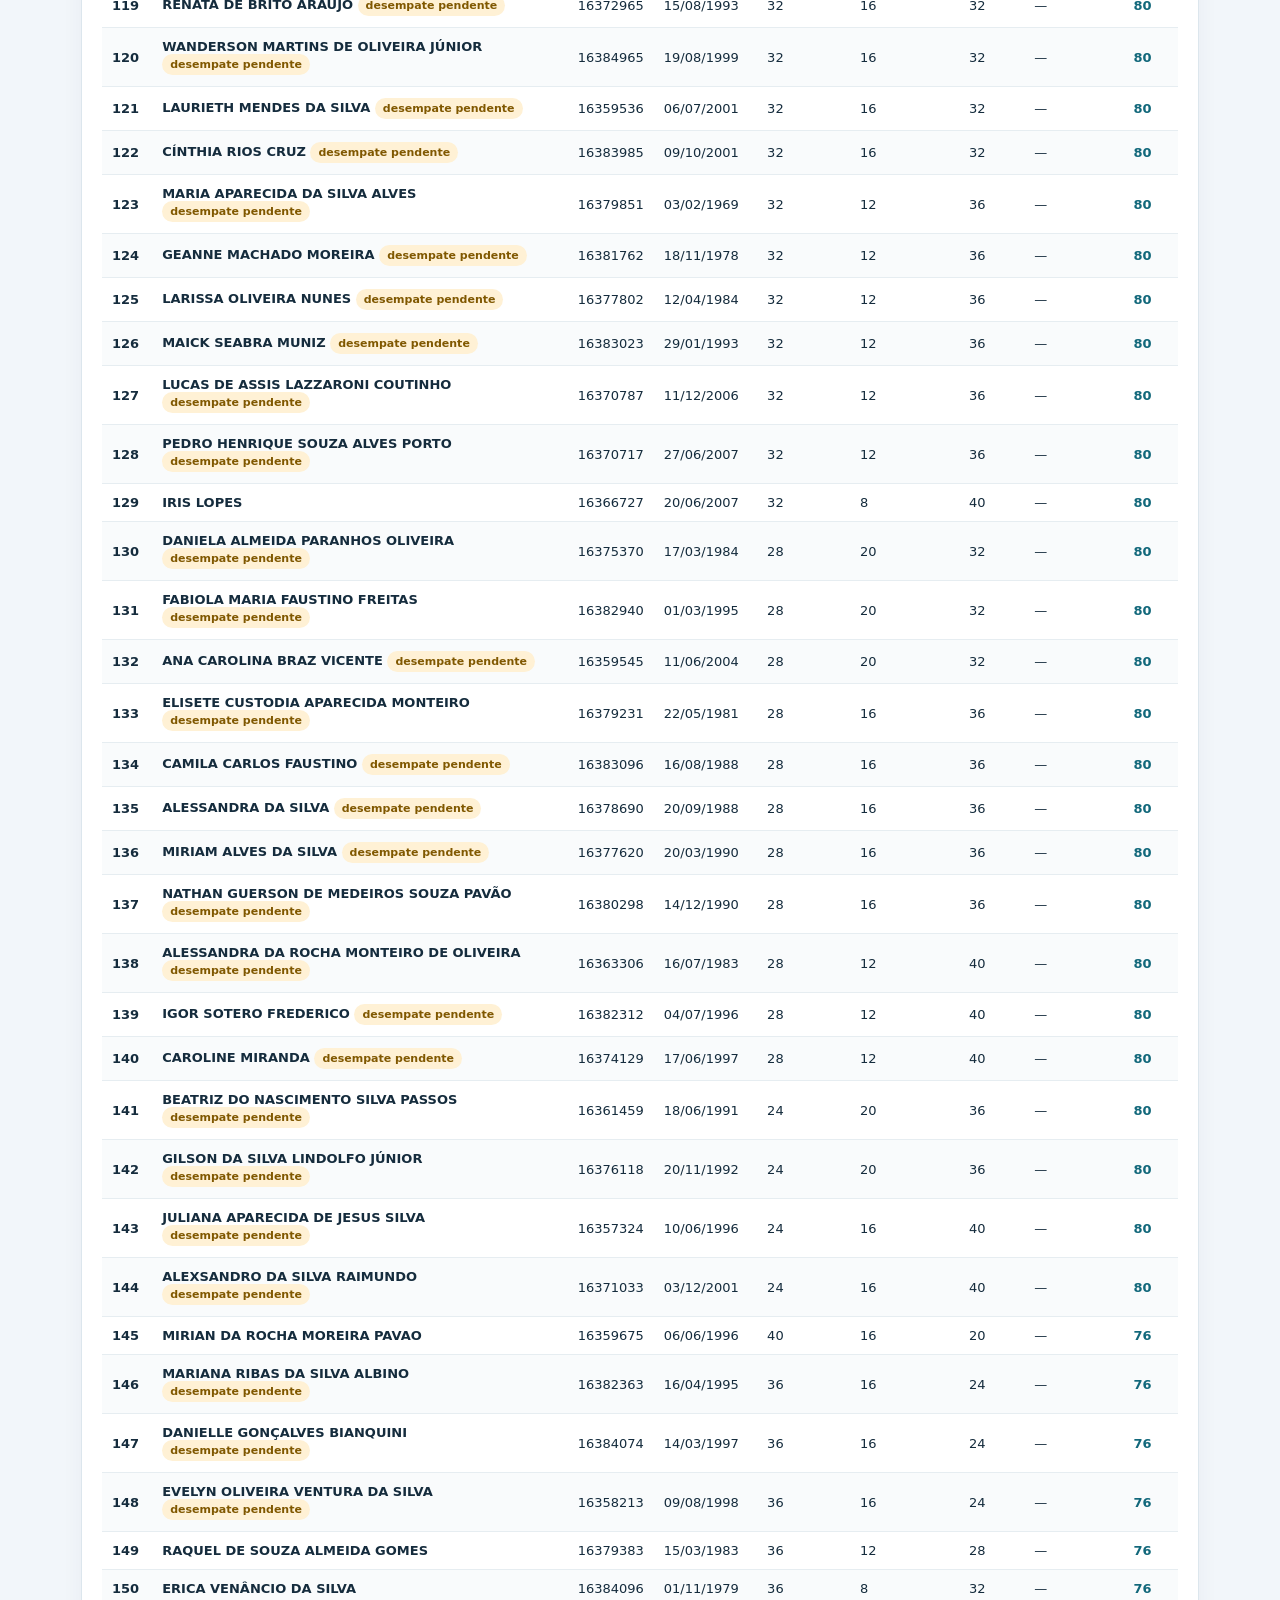
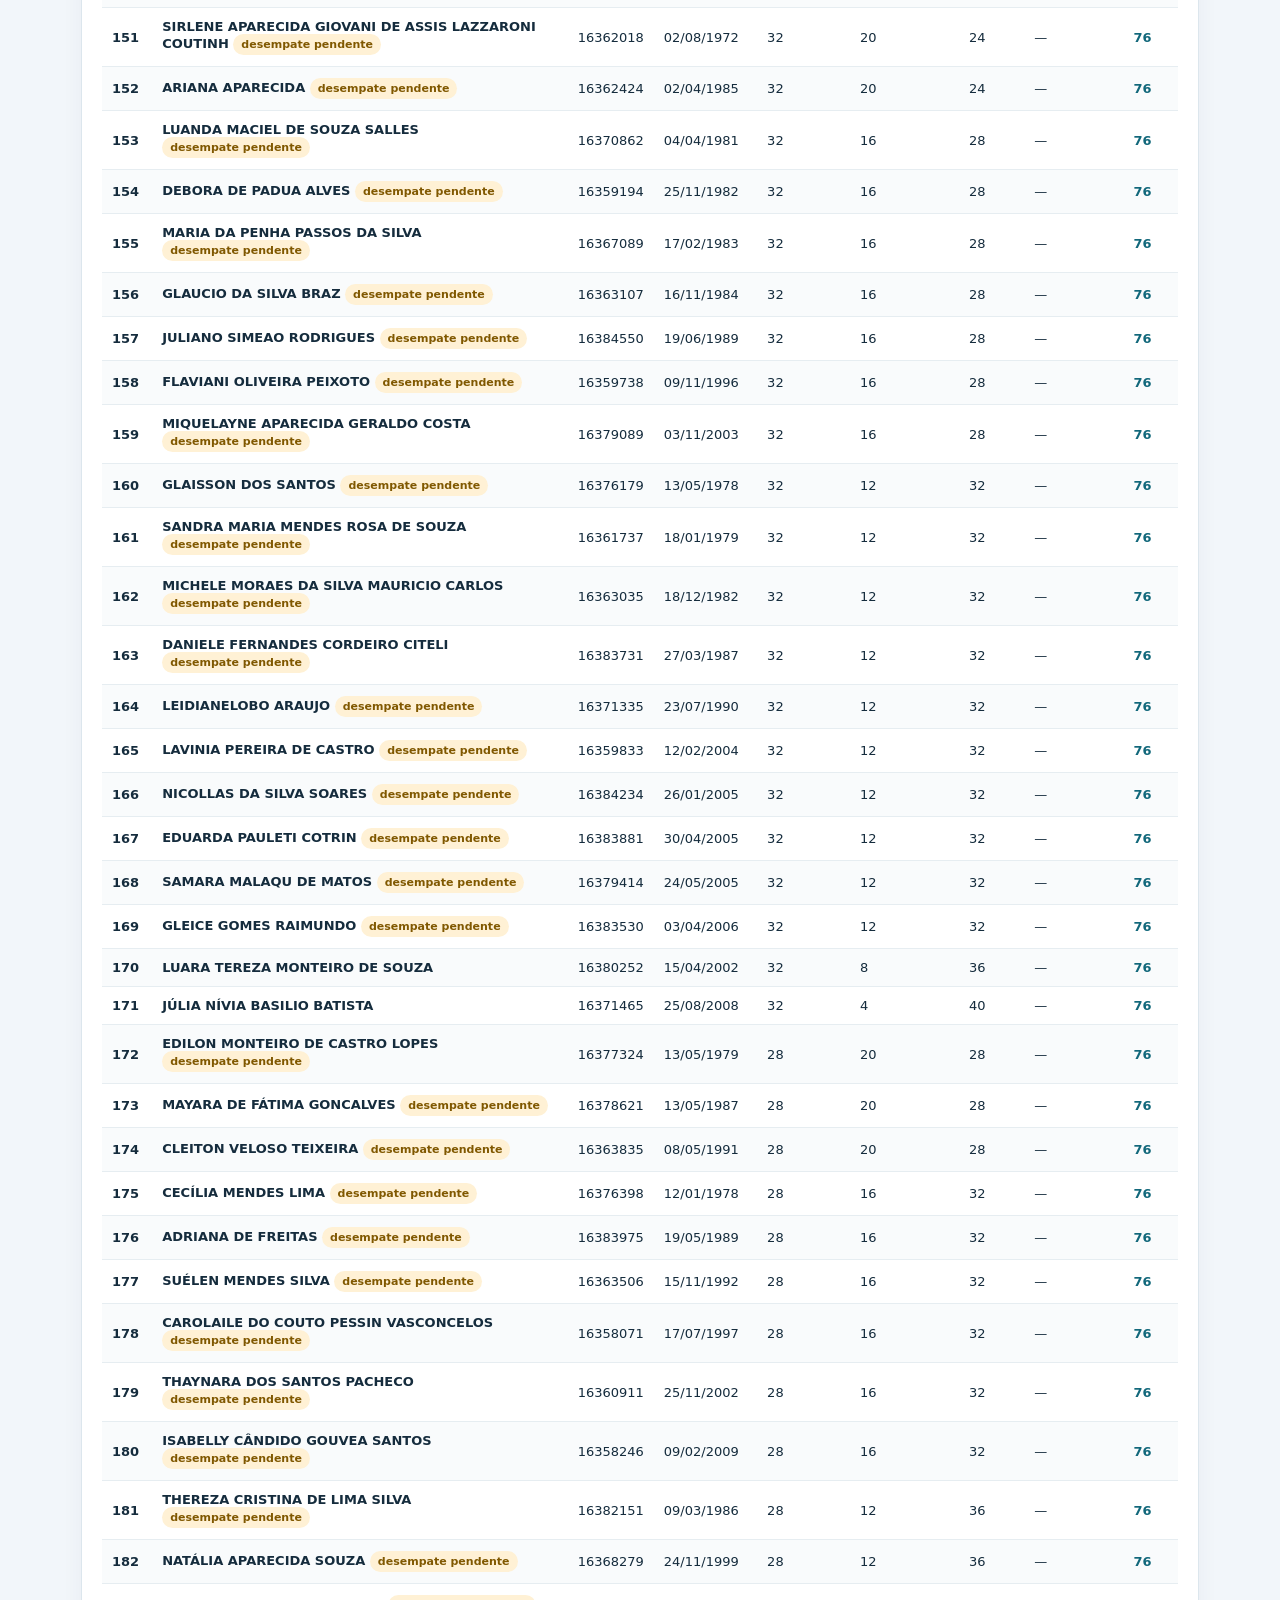
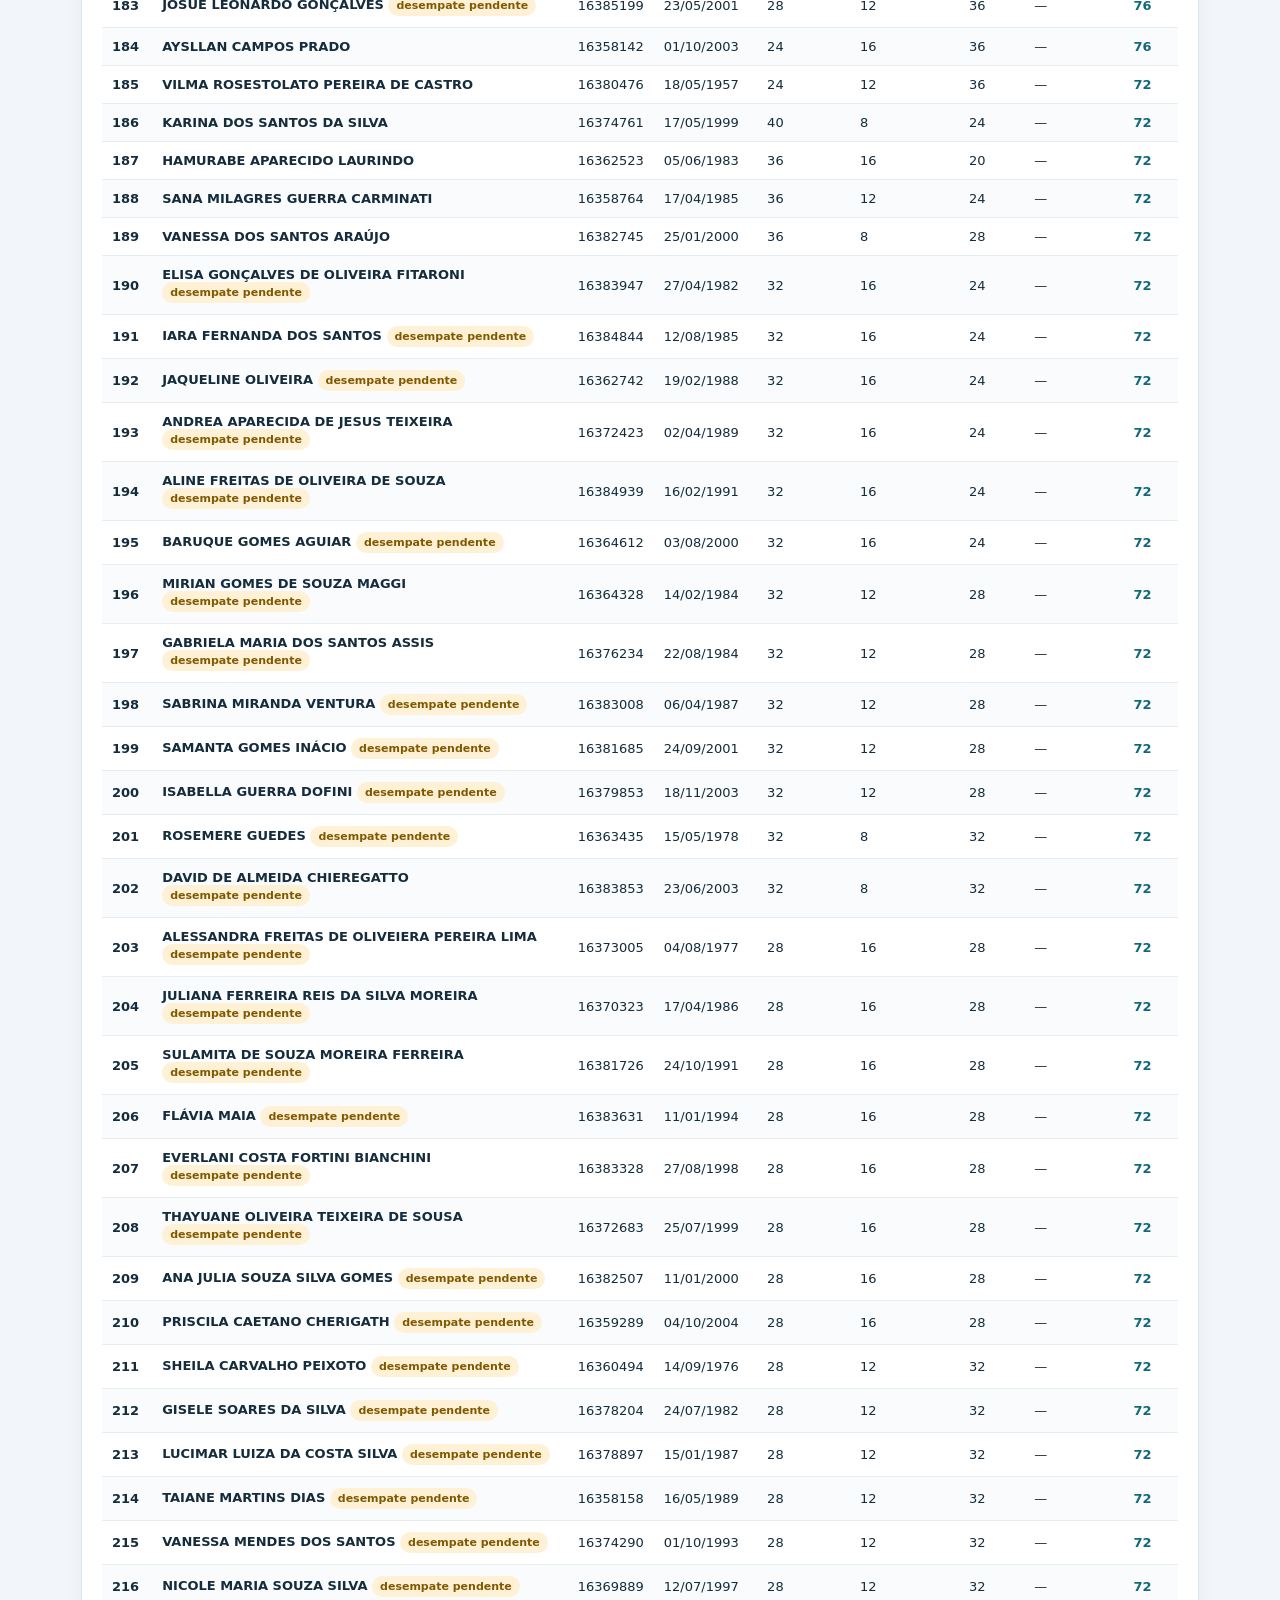
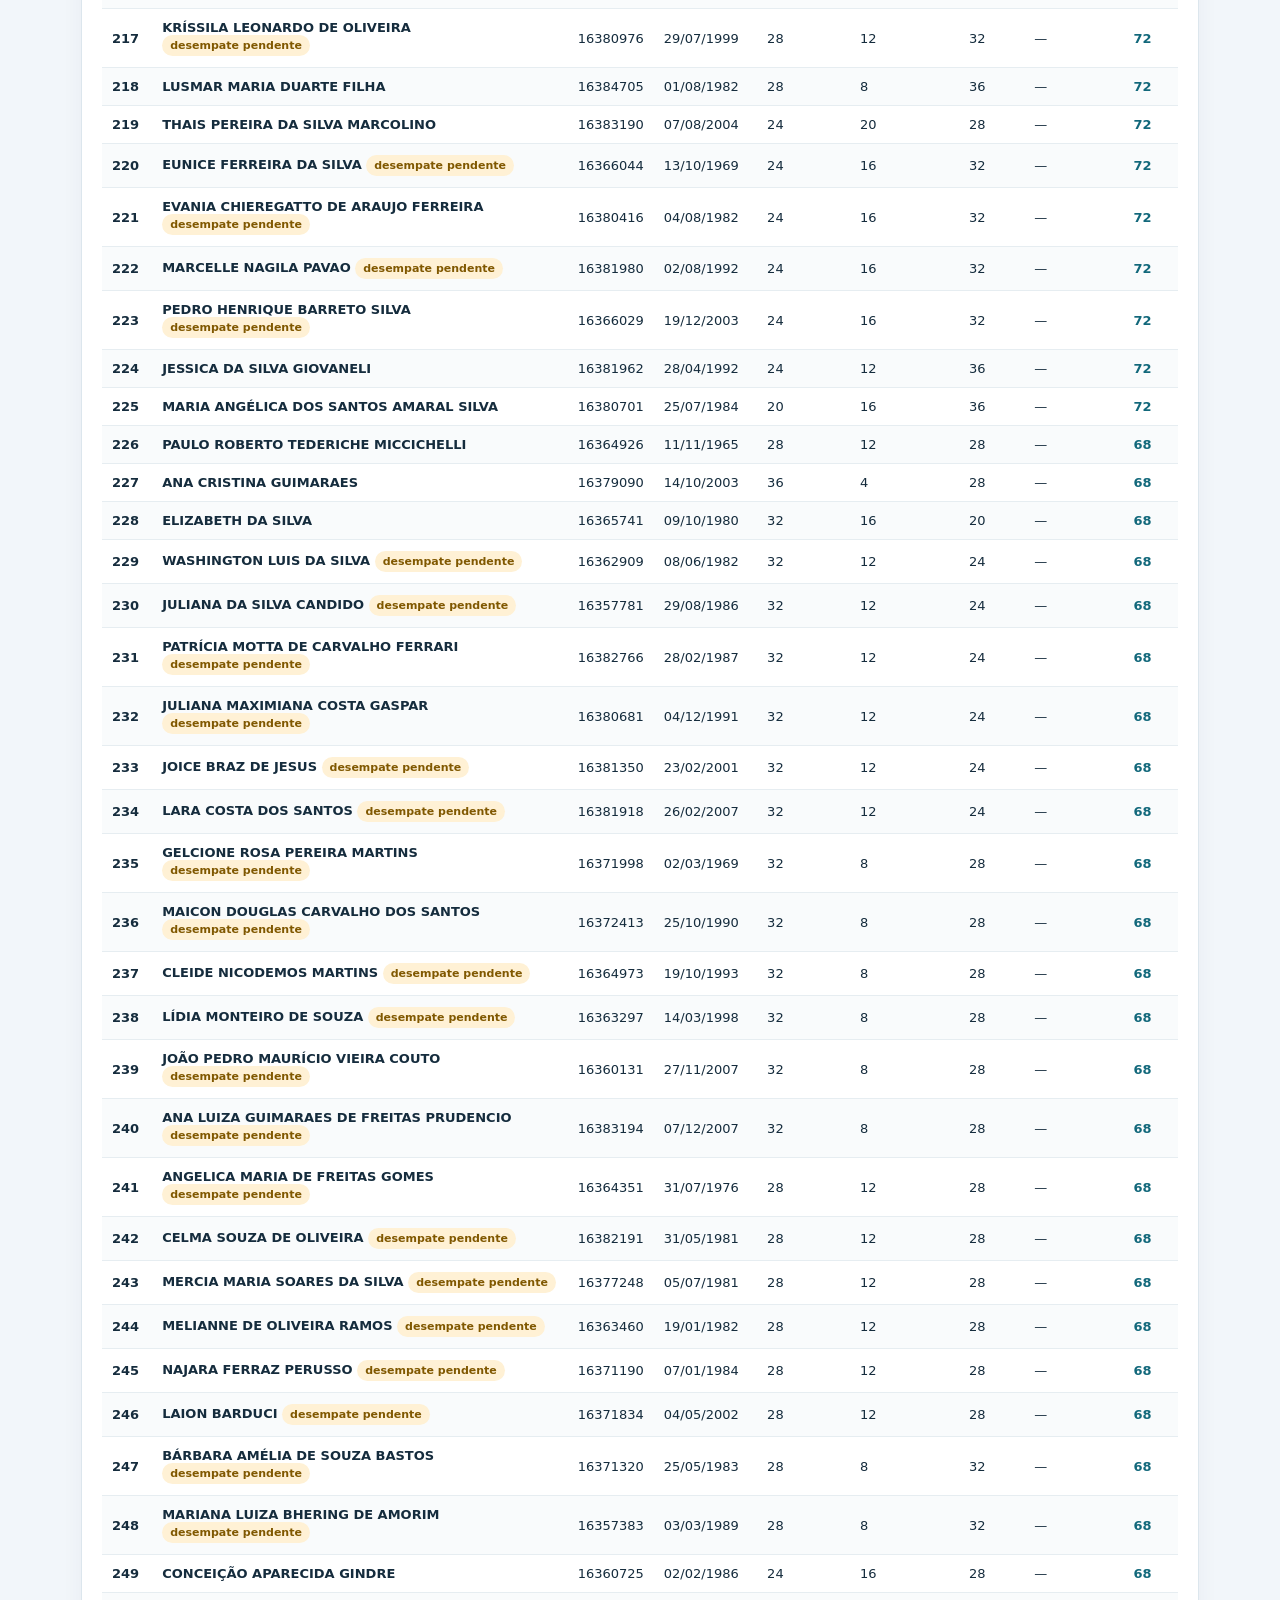
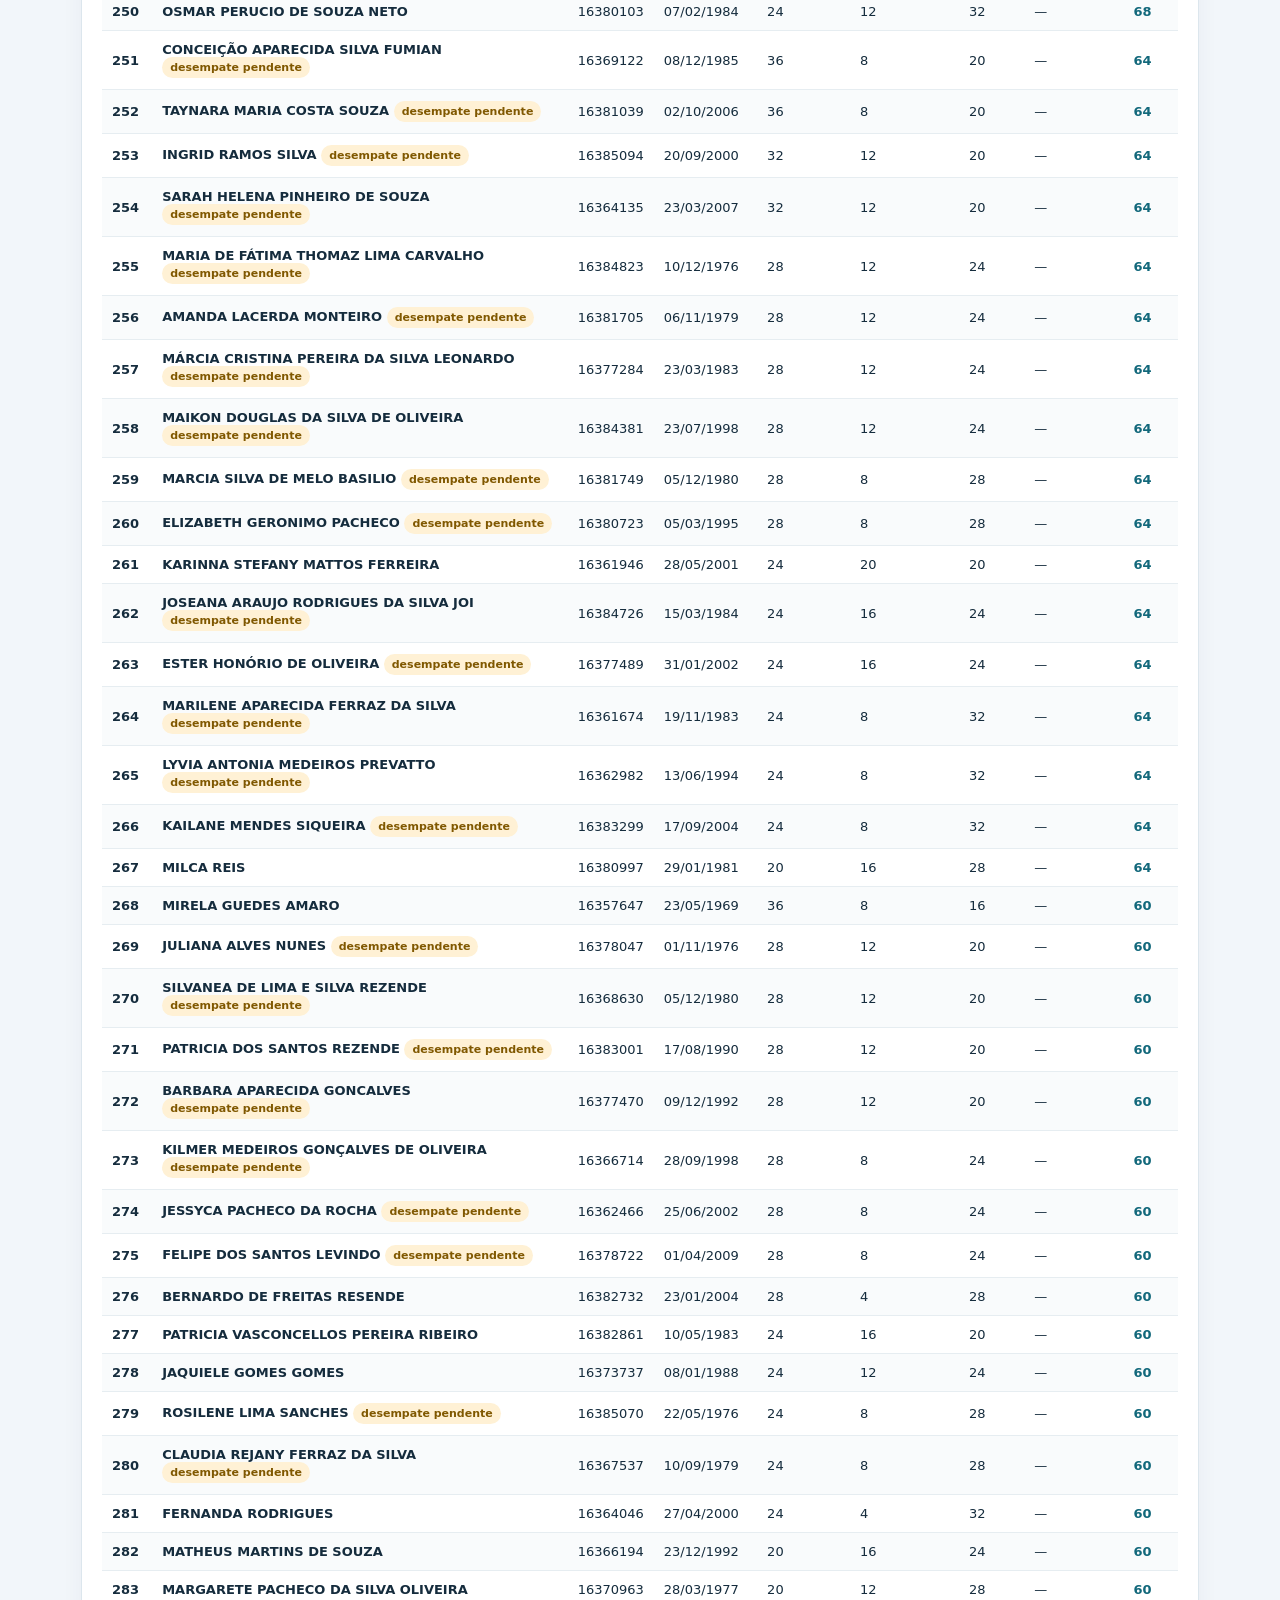
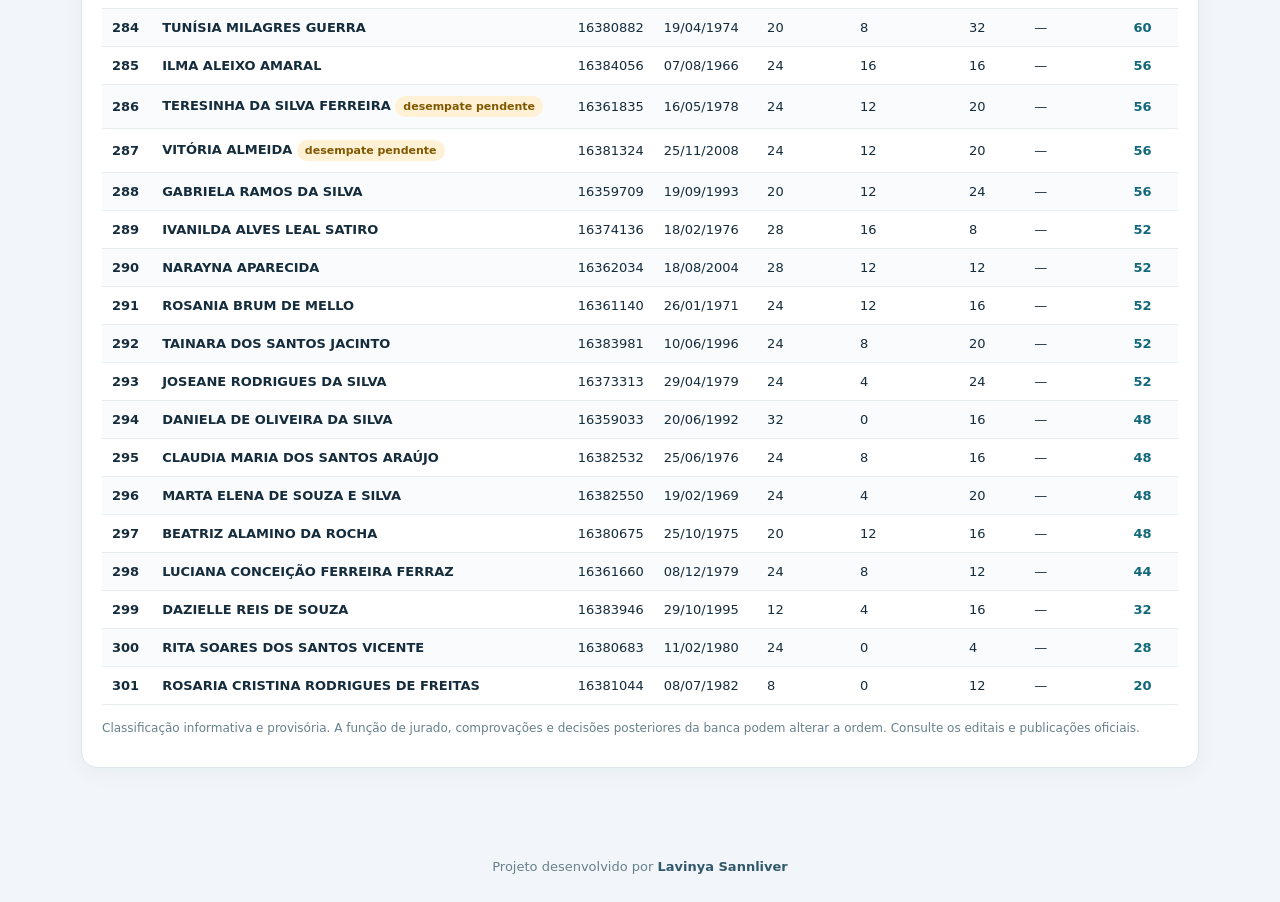
==== commit d873eced: "adiciona crédito de autoria ao projeto nos arquivos HTML e CSS" ====
--- a/concurso/index.html
+++ b/concurso/index.html
@@ -60,6 +60,10 @@
     </section>
   </main>
 
+  <footer class="project-credit">
+    <p>Projeto desenvolvido por <strong>Lavinya Sannliver</strong></p>
+  </footer>
+
   <script src="script.js" defer></script>
 </body>
 </html>
--- a/concurso/style.css
+++ b/concurso/style.css
@@ -1 +1,5 @@
 :root{font-family:Inter,system-ui,-apple-system,Segoe UI,sans-serif;color:#152c3d;background:#f2f6fa}*{box-sizing:border-box}body{margin:0}header{background:linear-gradient(125deg,#103e56,#1a7182);color:white;padding:34px max(20px,calc((100vw - 1150px)/2));}header h1{font-size:clamp(24px,4vw,38px);margin:8px 0}header p{margin:0;opacity:.85}main{max-width:1150px;margin:auto;padding:24px 16px 55px}.panel{background:white;border:1px solid #dce6ed;border-radius:16px;padding:20px;box-shadow:0 5px 22px #17354d0c;margin-bottom:18px}.toolbar{display:grid;grid-template-columns:1.3fr 1fr;gap:12px}.toolbar label{font-weight:700;font-size:13px;display:block;margin-bottom:6px}select,input{width:100%;border:1px solid #c6d7e1;border-radius:10px;padding:12px;background:white;color:#142f42;font-size:15px}.summary{display:flex;flex-wrap:wrap;gap:12px;margin-top:15px}.stat{background:#eaf5f7;border-radius:10px;padding:12px 18px;min-width:130px}.stat b{display:block;font-size:23px;color:#0c566b}.stat span{font-size:12px;color:#3f6474}.hint{font-size:13px;color:#536c79;line-height:1.6}.tablewrap{overflow-x:auto}table{width:100%;border-collapse:collapse;min-width:820px}th{text-align:left;background:#e9f1f5;color:#31586b;font-size:12px;letter-spacing:.03em;padding:13px 10px;position:sticky;top:0}td{padding:11px 10px;border-bottom:1px solid #e6edf1;font-size:13px}tr:nth-child(even) td{background:#f9fbfc}tr.top td{background:#eaf8f3}td.name{font-weight:650}td.score{font-weight:800;color:#12687b}small{color:#637c89}.tag{display:inline-block;padding:4px 8px;border-radius:30px;background:#fff1d5;color:#805800;font-size:11px}.abs{color:#9e4242}.footer{font-size:12px;color:#66808c;margin-top:16px}.printonly{display:none}@media(max-width:650px){header{padding:25px 18px}.toolbar{grid-template-columns:1fr}.panel{padding:14px}.stat{flex:1;min-width:95px}}@media print{body{background:white}header{padding:10px;color:black;background:white}main{padding:0}.toolbar{display:none}.panel{box-shadow:none;border:none}.tablewrap{overflow:visible}table{min-width:0}th,td{font-size:9px;padding:5px}.printonly{display:block}}
+
+
+/* Crédito da autoria do projeto */
+.project-credit{max-width:1180px;margin:0 auto;padding:18px 16px 28px;text-align:center;color:#66808c;font-size:13px}.project-credit p{margin:0}.project-credit strong{color:#31586b;font-weight:700}
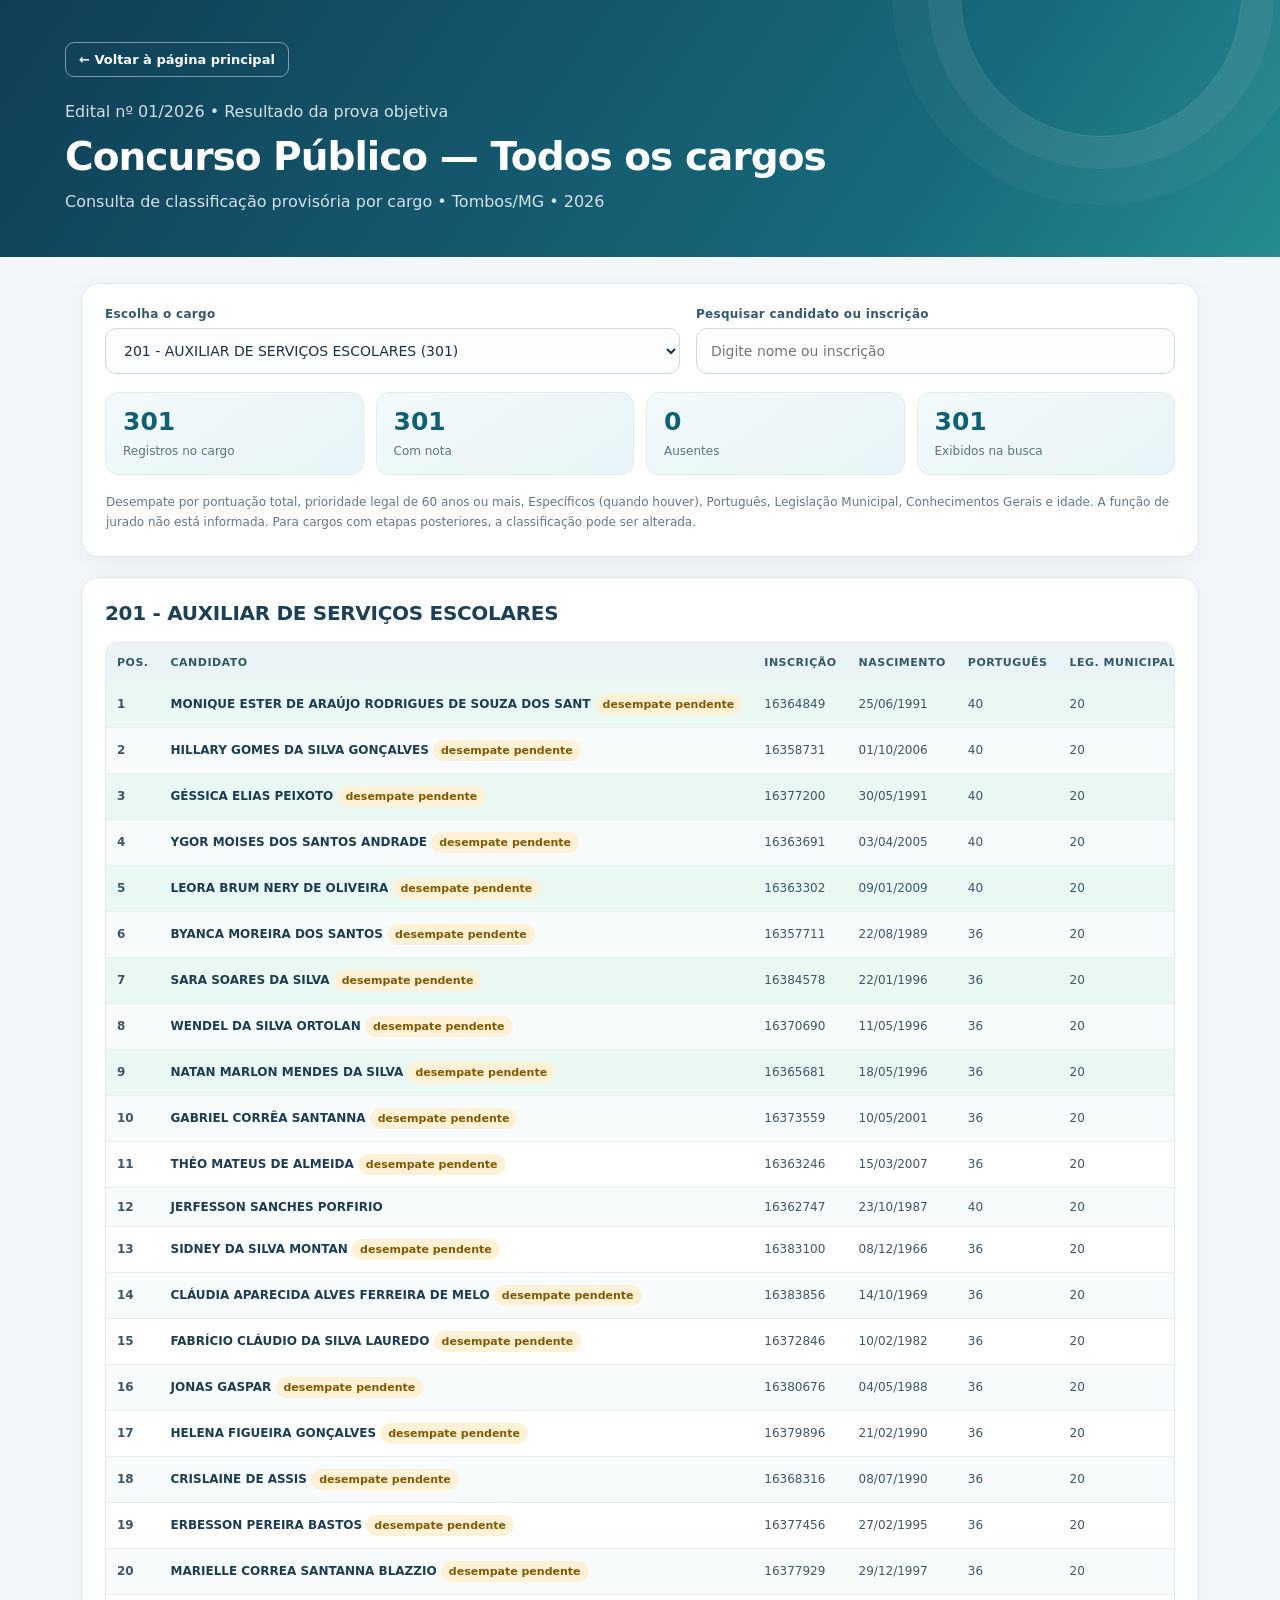
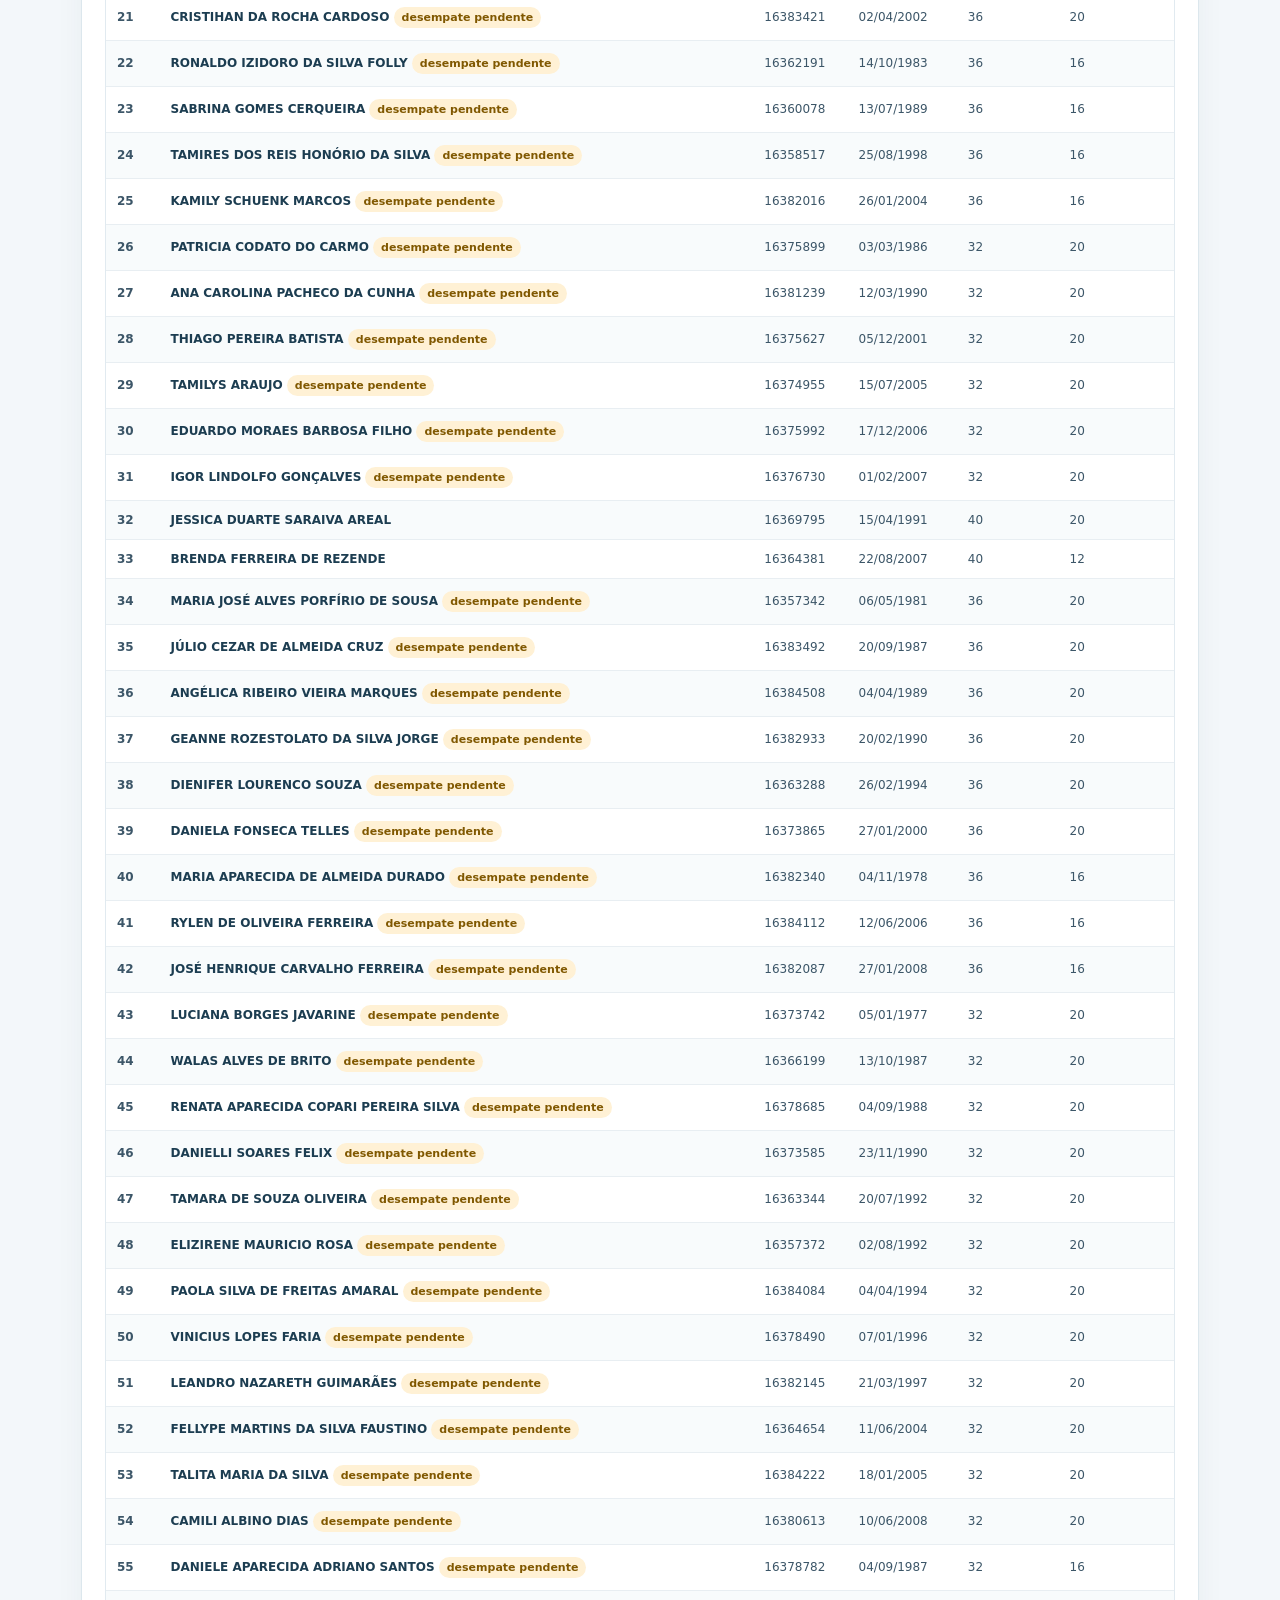
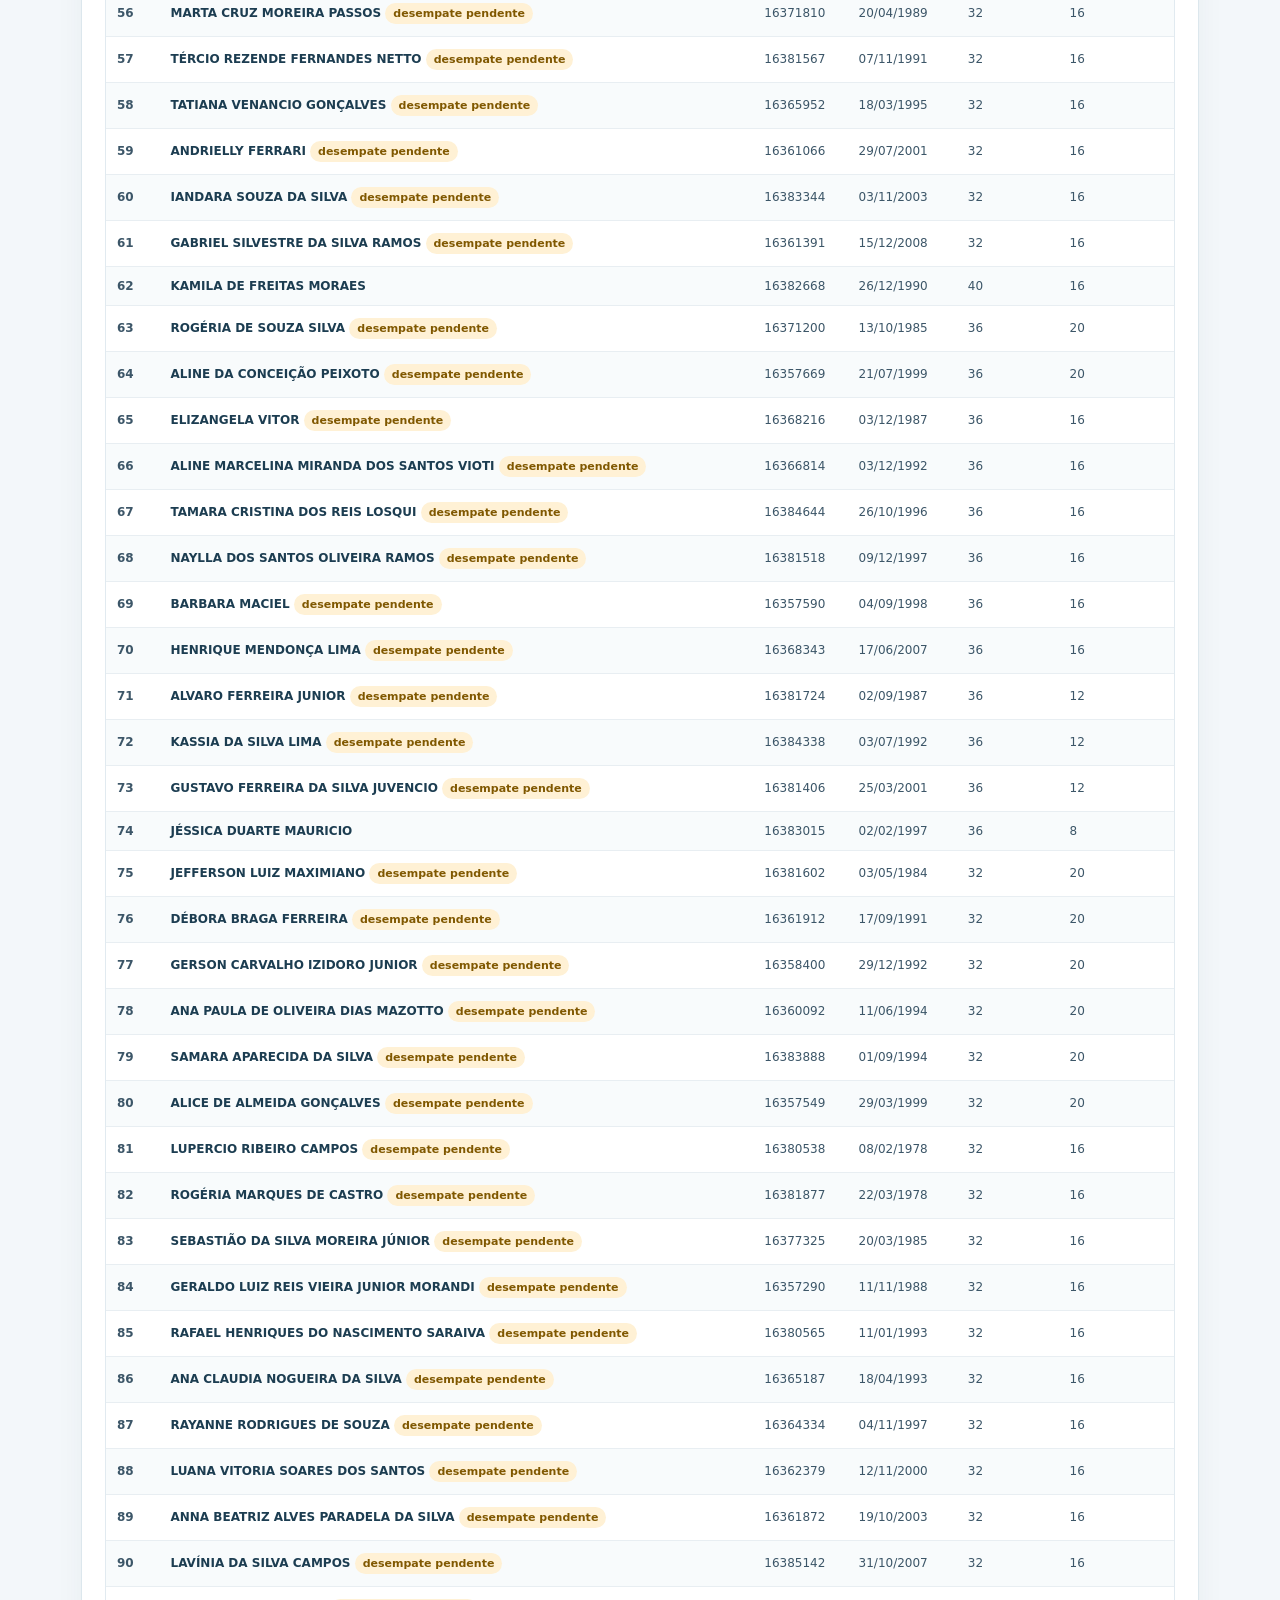
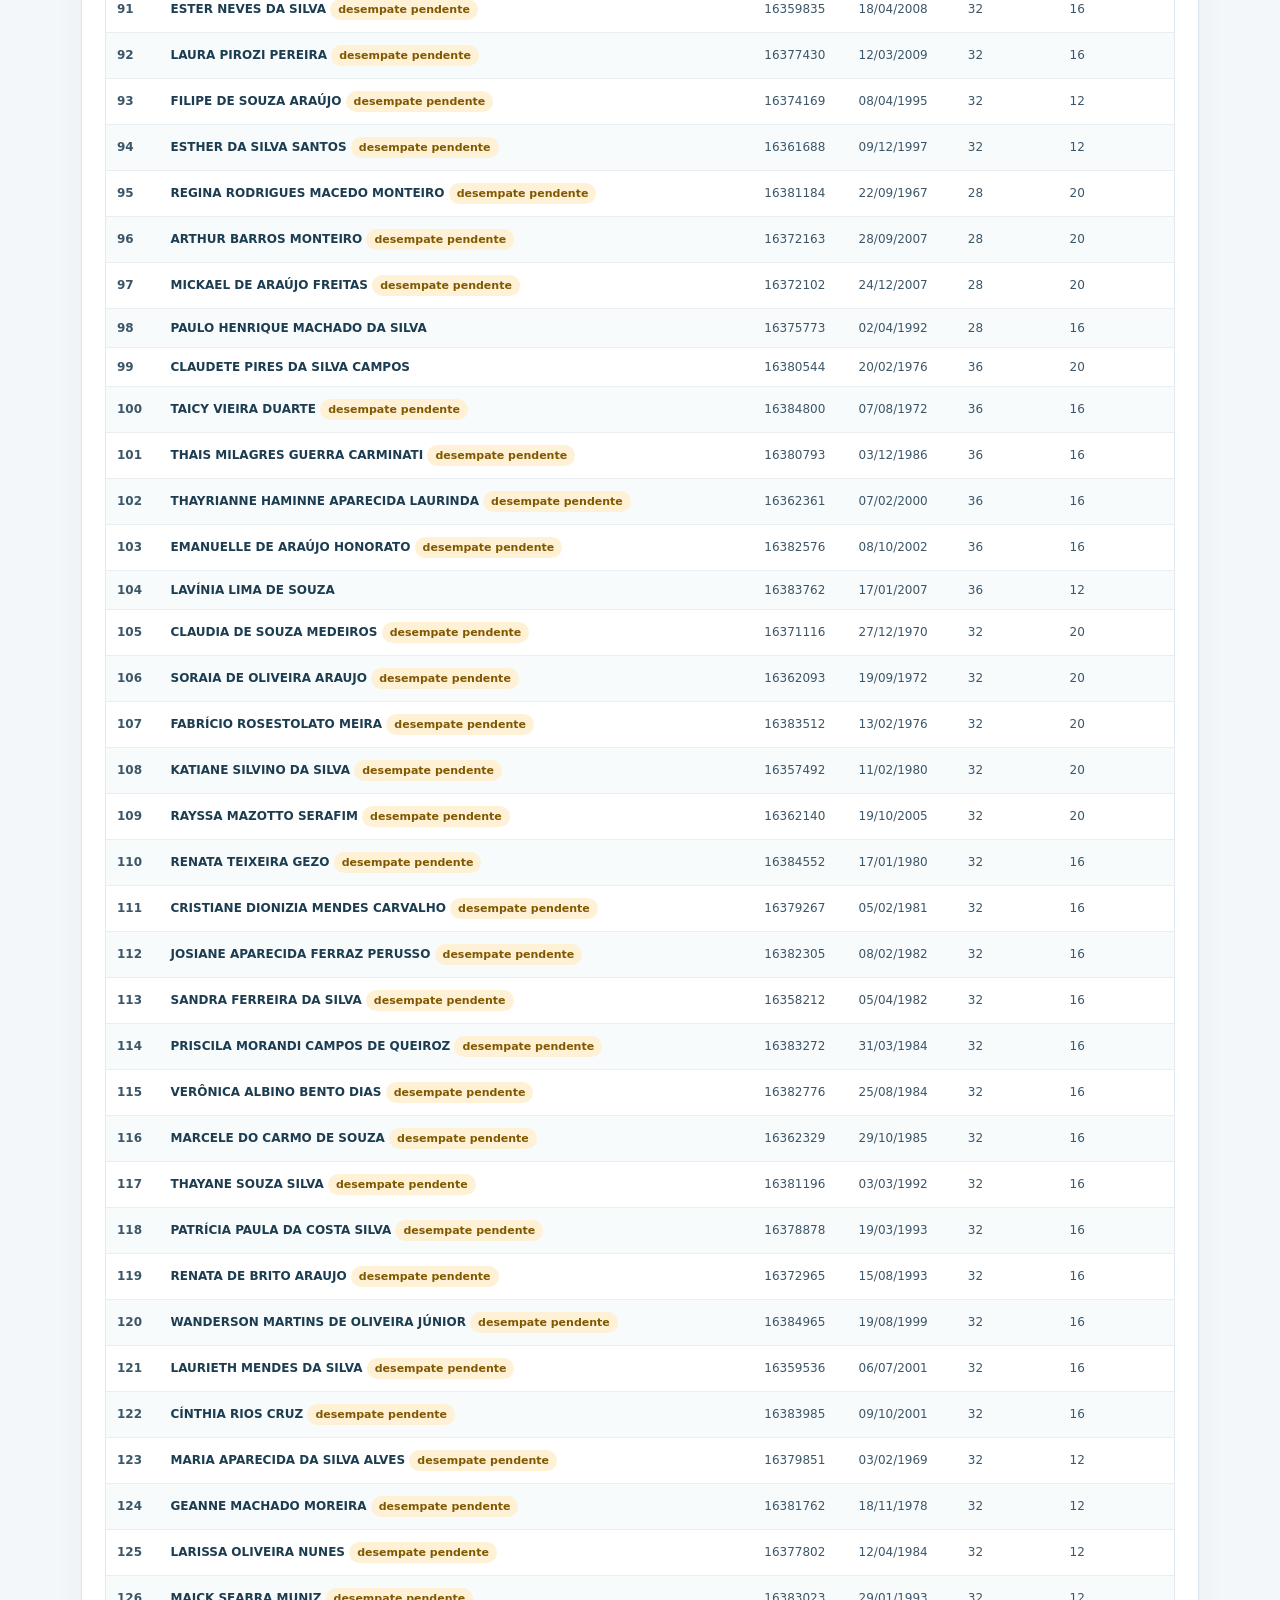
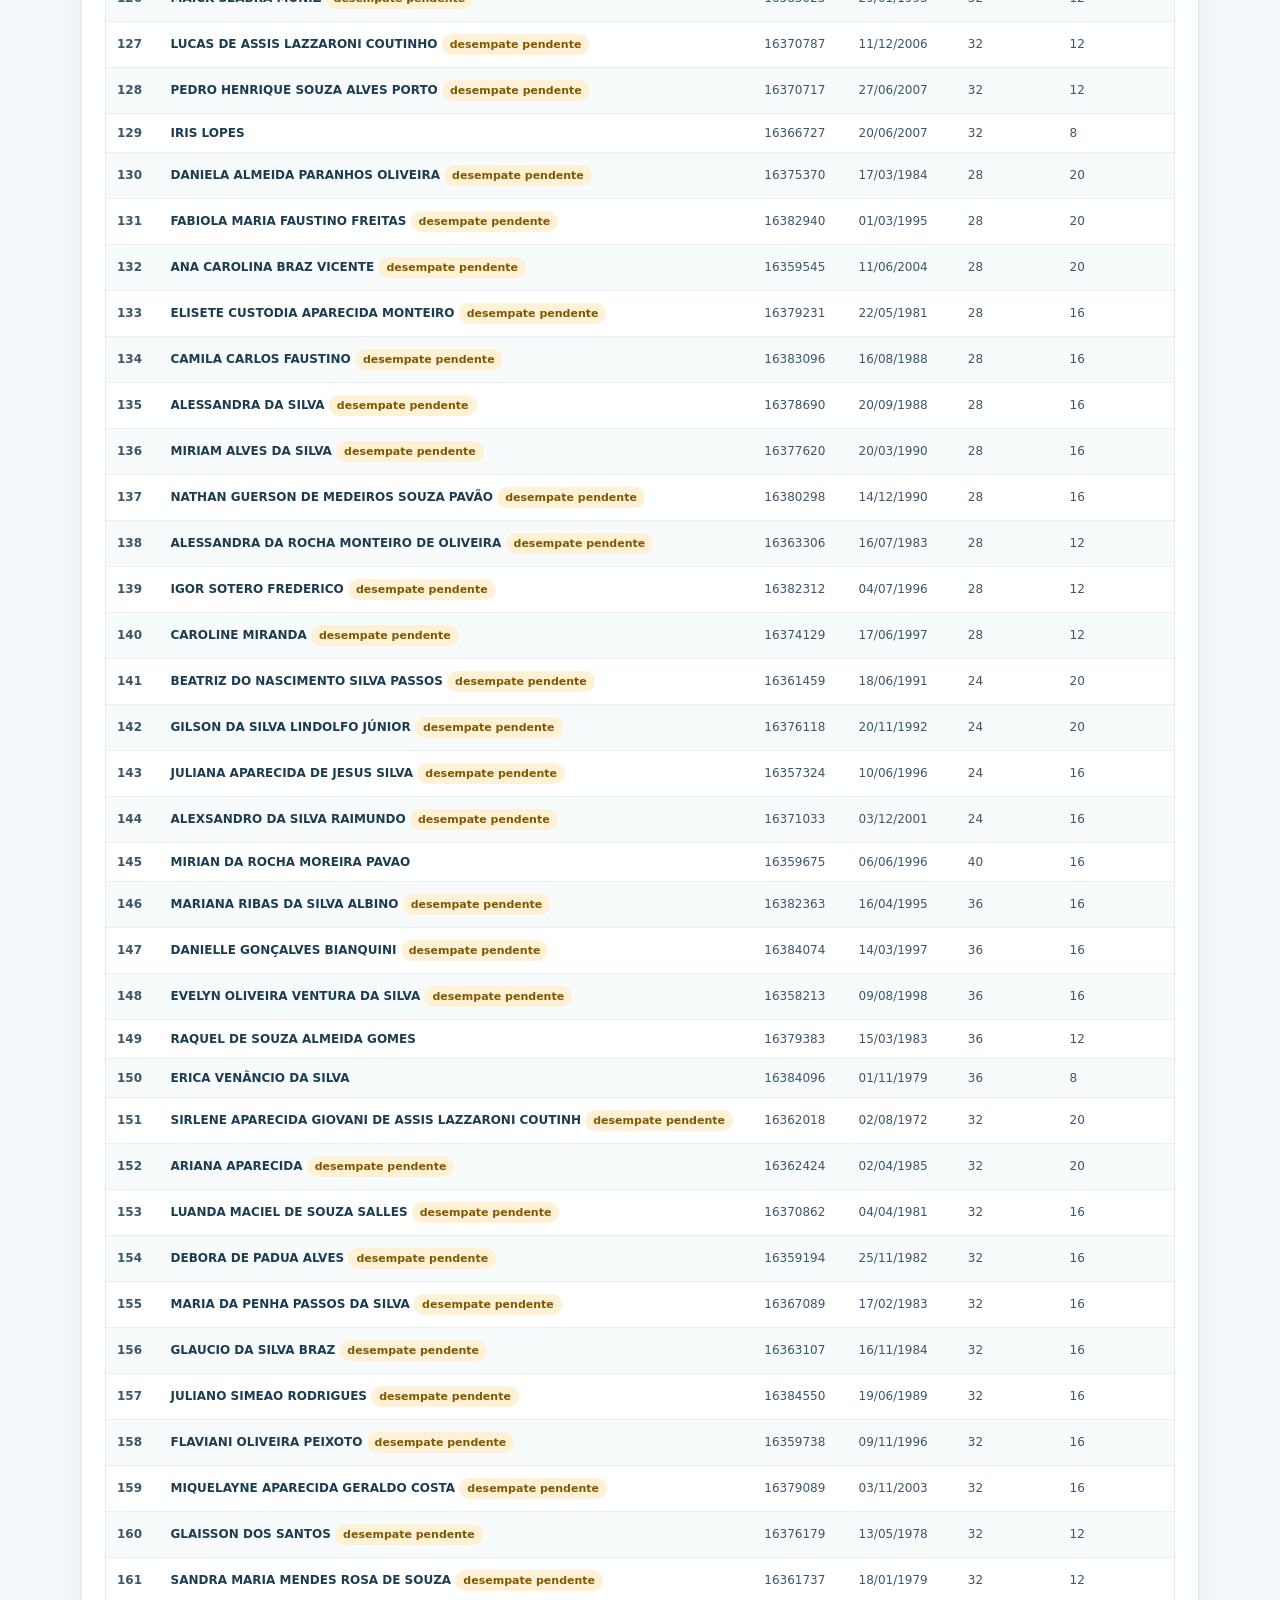
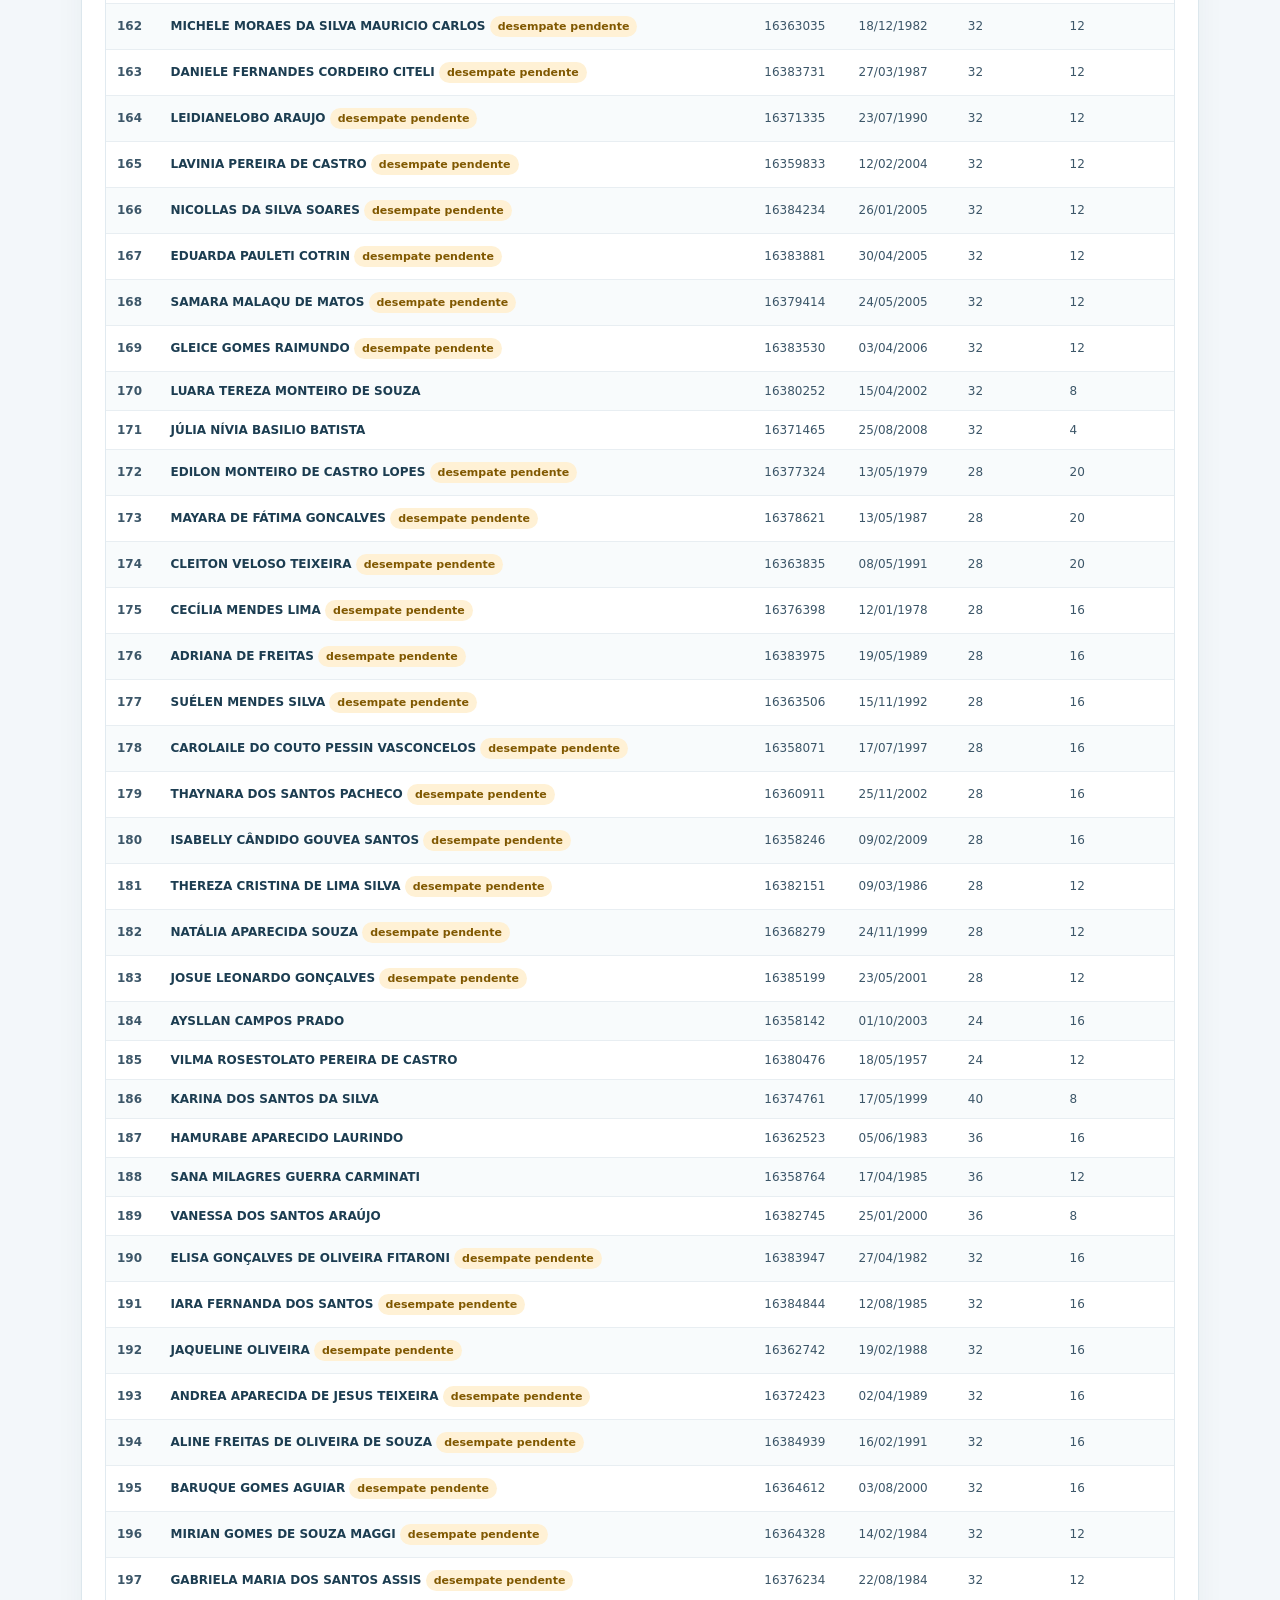
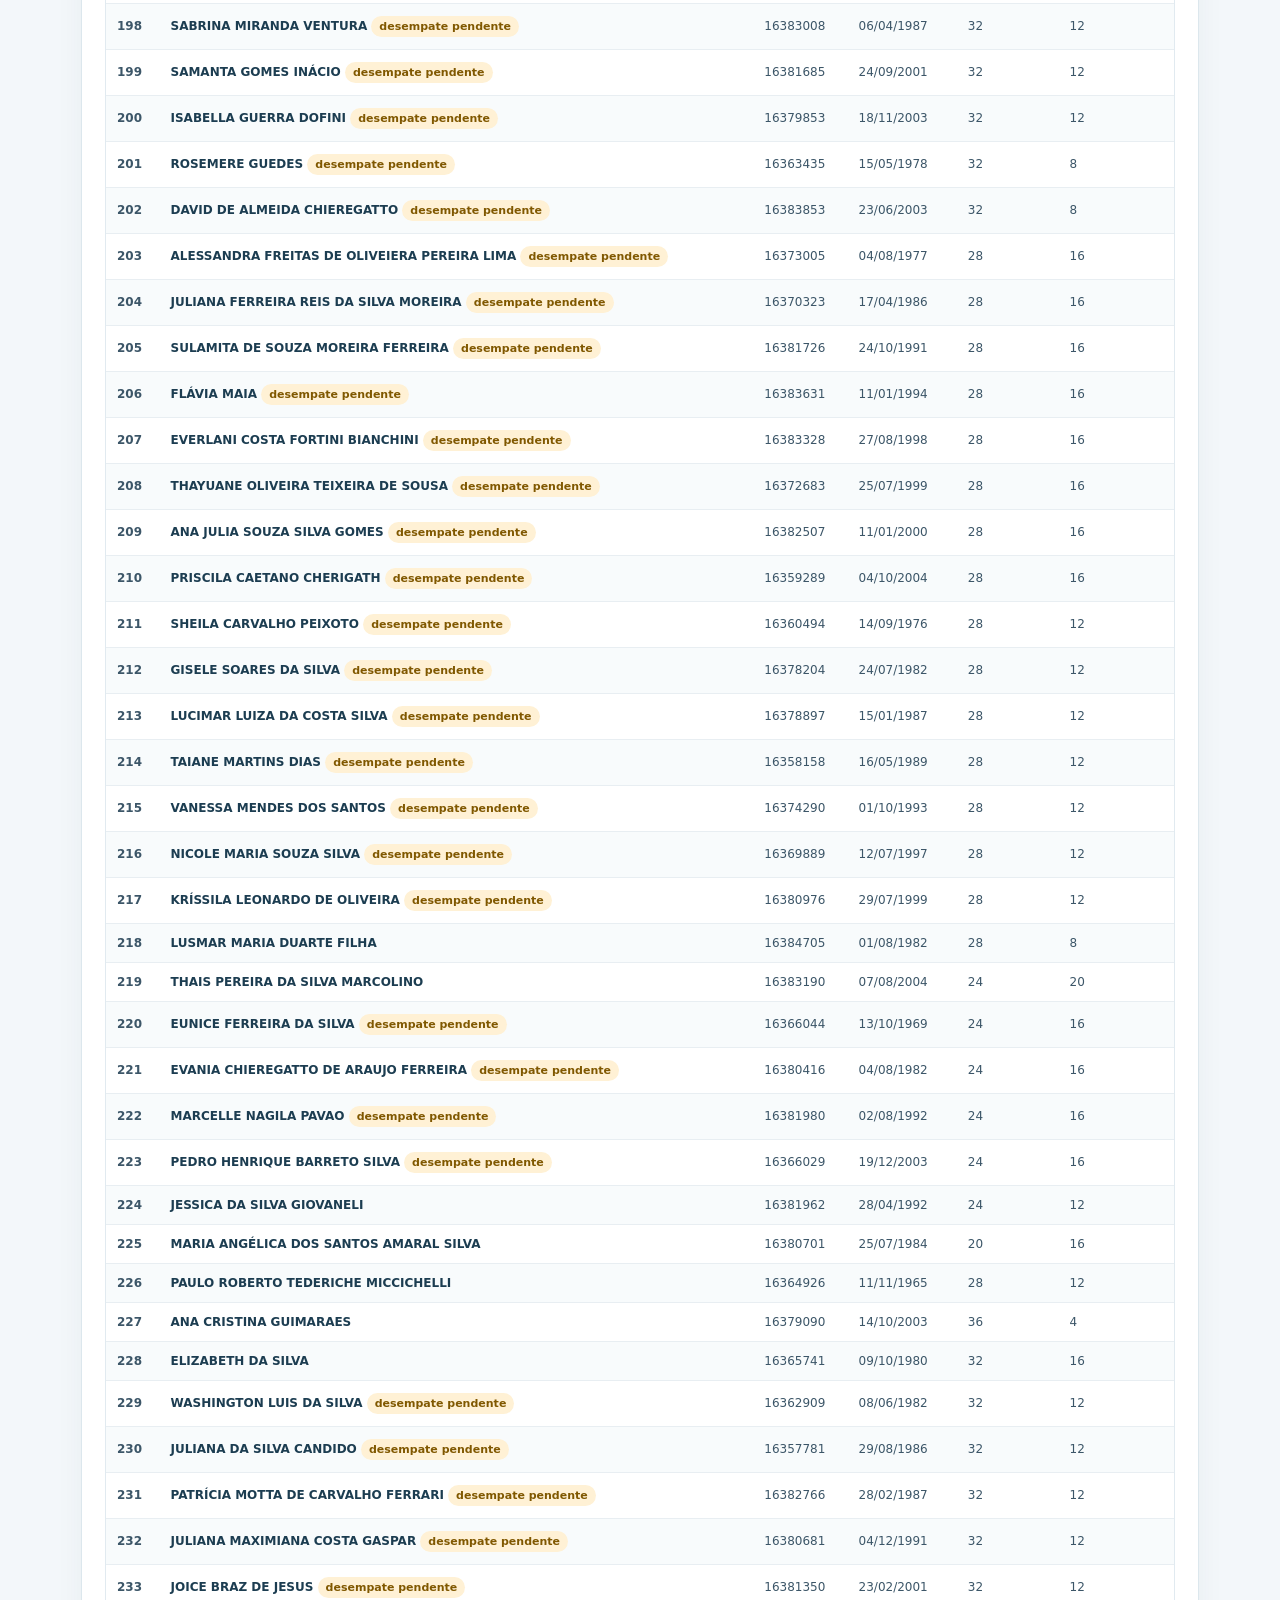
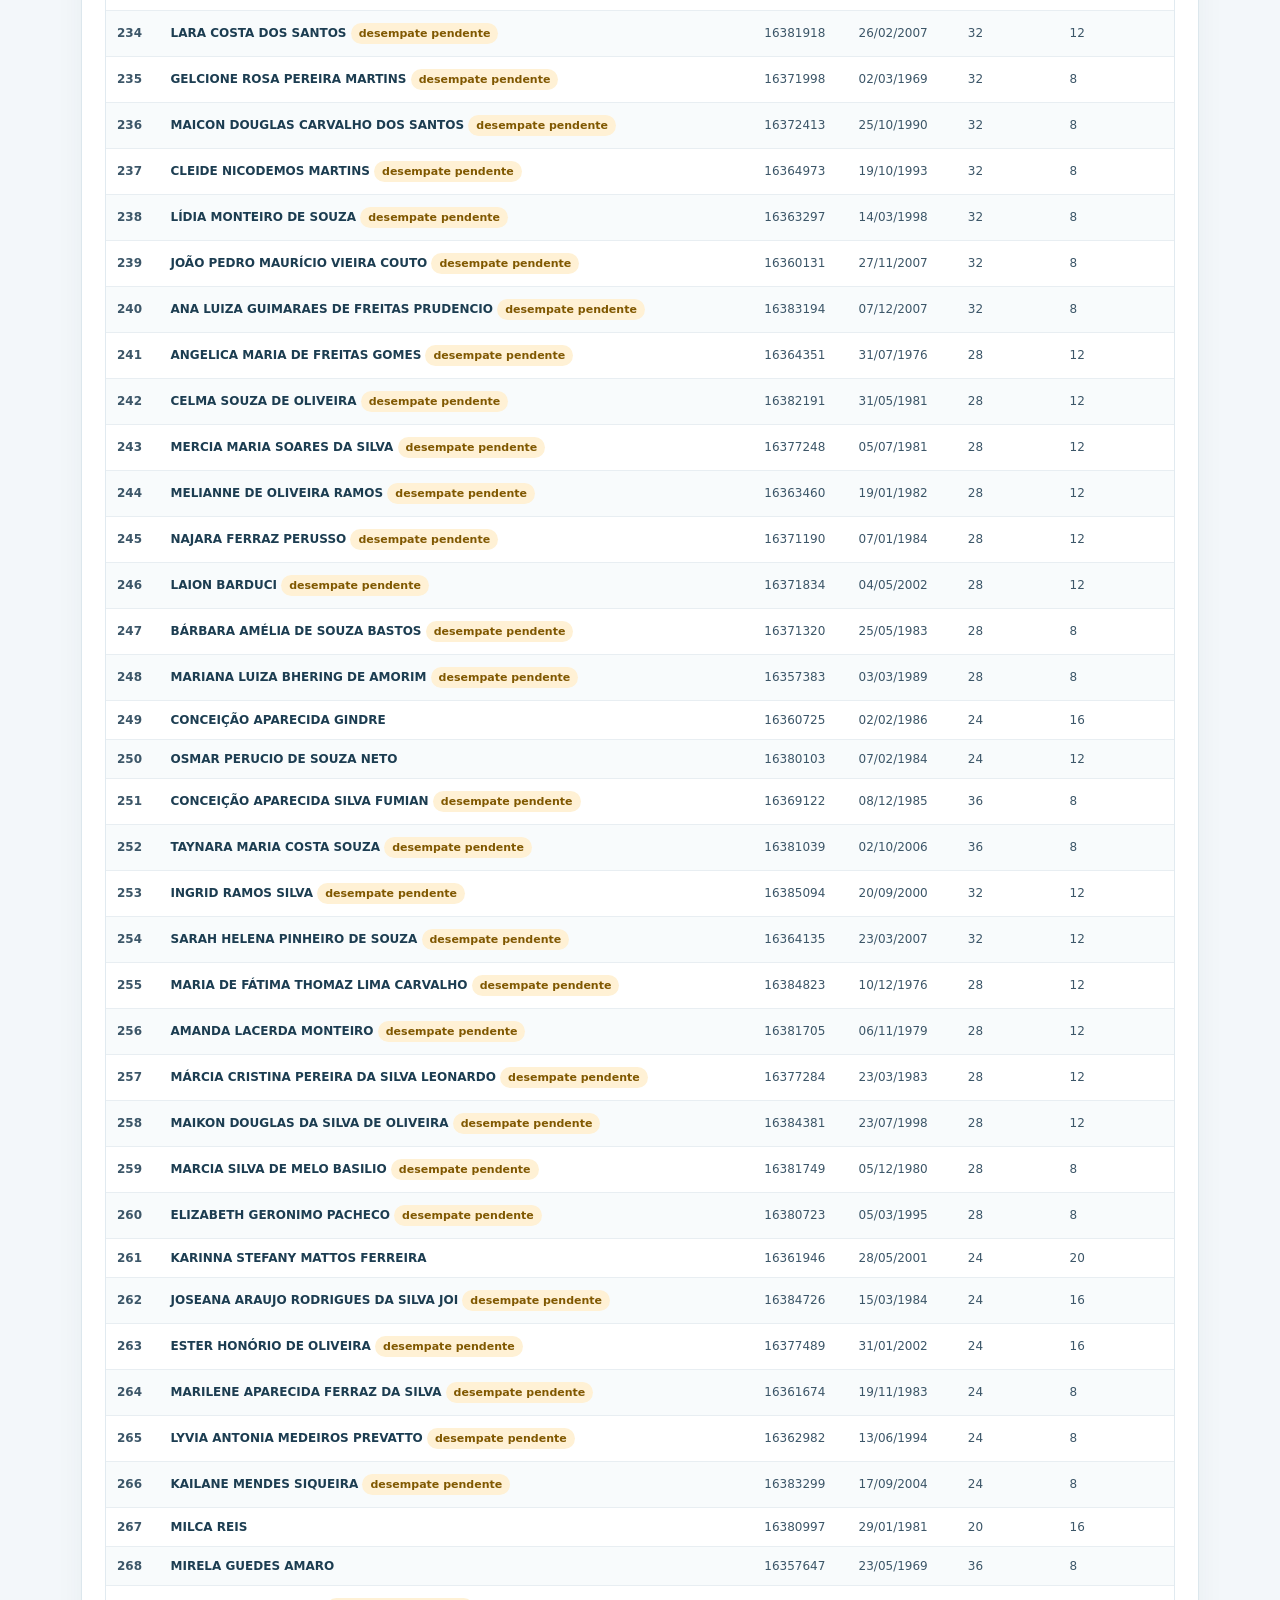
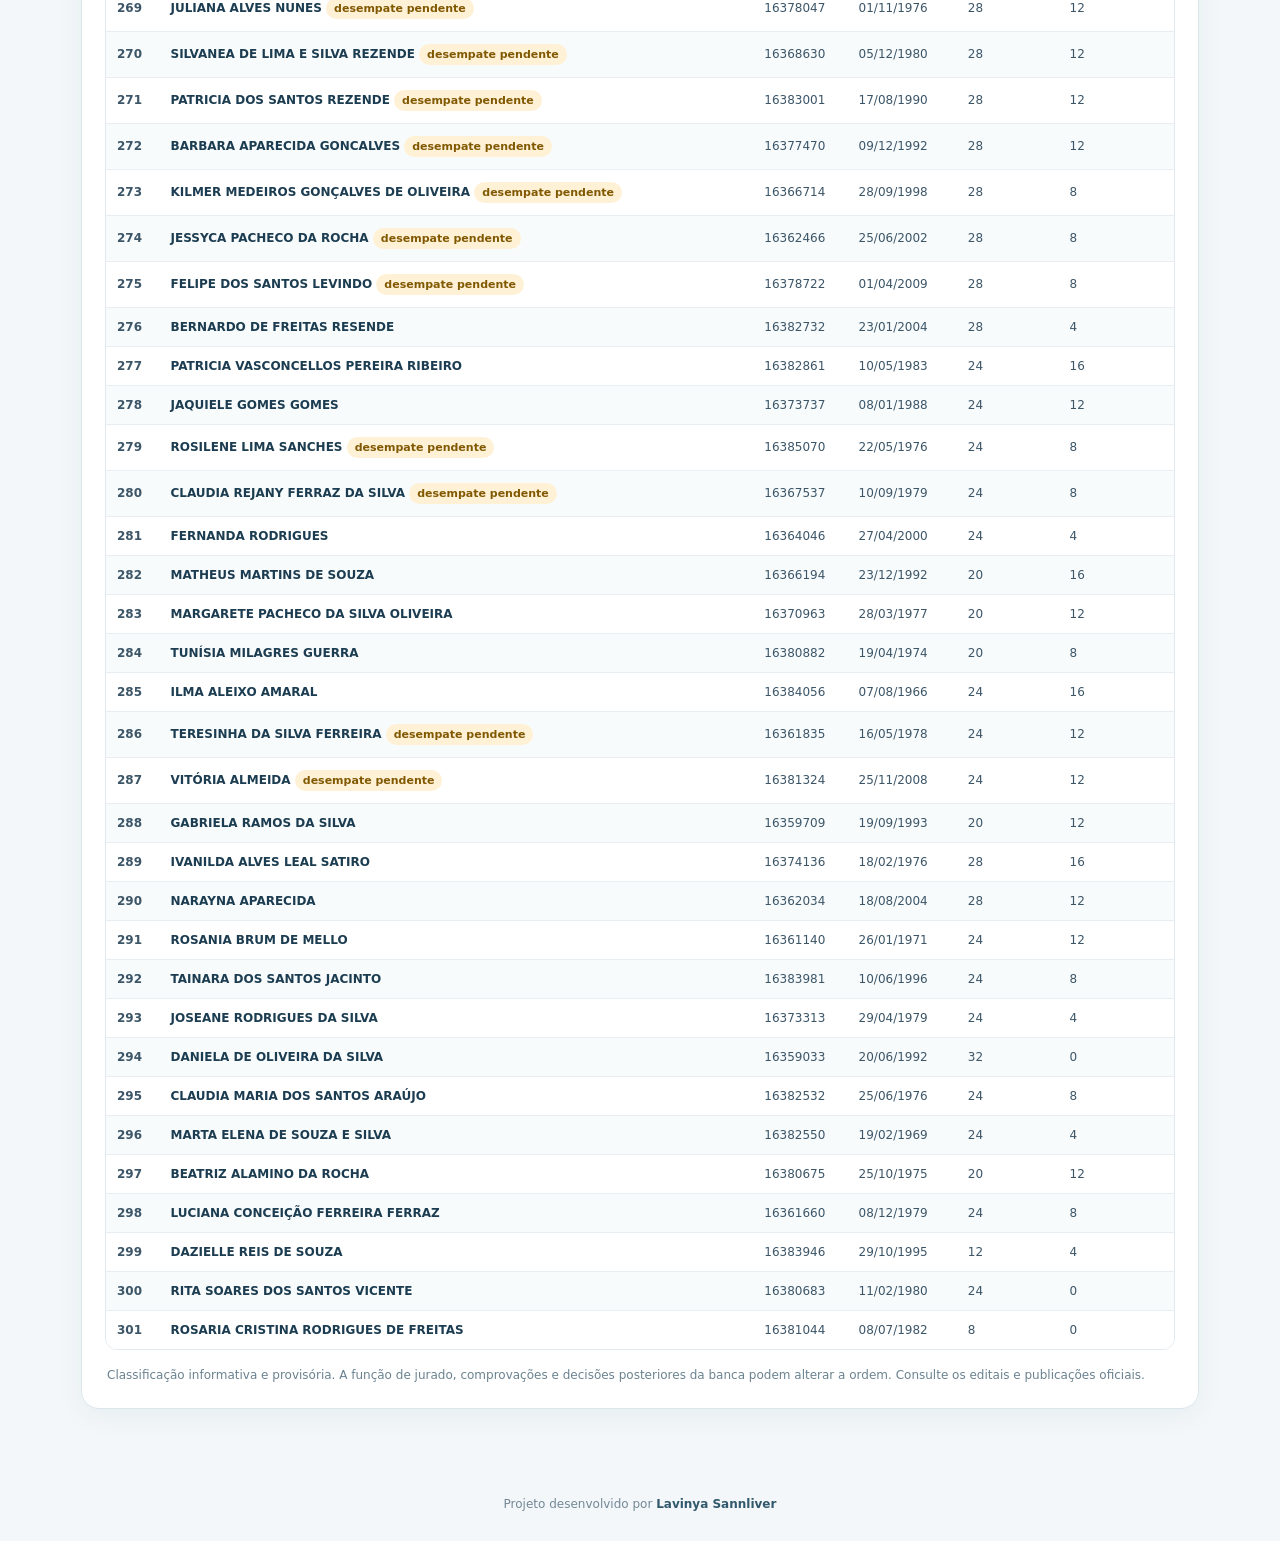
==== commit cd9a58f9: "adiciona link de retorno à página principal nos arquivos HTML e estiliza o botão de link" ====
--- a/concurso/index.html
+++ b/concurso/index.html
@@ -9,6 +9,7 @@
 </head>
 <body>
   <header>
+    <a class="home-link" href="../index.html">← Voltar à página principal</a>
     <p>Edital nº 01/2026 • Resultado da prova objetiva</p>
     <h1>Concurso Público — Todos os cargos</h1>
     <p>Consulta de classificação provisória por cargo • Tombos/MG • 2026</p>
--- a/concurso/style.css
+++ b/concurso/style.css
@@ -1,5 +1,130 @@
-:root{font-family:Inter,system-ui,-apple-system,Segoe UI,sans-serif;color:#152c3d;background:#f2f6fa}*{box-sizing:border-box}body{margin:0}header{background:linear-gradient(125deg,#103e56,#1a7182);color:white;padding:34px max(20px,calc((100vw - 1150px)/2));}header h1{font-size:clamp(24px,4vw,38px);margin:8px 0}header p{margin:0;opacity:.85}main{max-width:1150px;margin:auto;padding:24px 16px 55px}.panel{background:white;border:1px solid #dce6ed;border-radius:16px;padding:20px;box-shadow:0 5px 22px #17354d0c;margin-bottom:18px}.toolbar{display:grid;grid-template-columns:1.3fr 1fr;gap:12px}.toolbar label{font-weight:700;font-size:13px;display:block;margin-bottom:6px}select,input{width:100%;border:1px solid #c6d7e1;border-radius:10px;padding:12px;background:white;color:#142f42;font-size:15px}.summary{display:flex;flex-wrap:wrap;gap:12px;margin-top:15px}.stat{background:#eaf5f7;border-radius:10px;padding:12px 18px;min-width:130px}.stat b{display:block;font-size:23px;color:#0c566b}.stat span{font-size:12px;color:#3f6474}.hint{font-size:13px;color:#536c79;line-height:1.6}.tablewrap{overflow-x:auto}table{width:100%;border-collapse:collapse;min-width:820px}th{text-align:left;background:#e9f1f5;color:#31586b;font-size:12px;letter-spacing:.03em;padding:13px 10px;position:sticky;top:0}td{padding:11px 10px;border-bottom:1px solid #e6edf1;font-size:13px}tr:nth-child(even) td{background:#f9fbfc}tr.top td{background:#eaf8f3}td.name{font-weight:650}td.score{font-weight:800;color:#12687b}small{color:#637c89}.tag{display:inline-block;padding:4px 8px;border-radius:30px;background:#fff1d5;color:#805800;font-size:11px}.abs{color:#9e4242}.footer{font-size:12px;color:#66808c;margin-top:16px}.printonly{display:none}@media(max-width:650px){header{padding:25px 18px}.toolbar{grid-template-columns:1fr}.panel{padding:14px}.stat{flex:1;min-width:95px}}@media print{body{background:white}header{padding:10px;color:black;background:white}main{padding:0}.toolbar{display:none}.panel{box-shadow:none;border:none}.tablewrap{overflow:visible}table{min-width:0}th,td{font-size:9px;padding:5px}.printonly{display:block}}
+:root {
+  color-scheme: light;
+  --ink: #183247;
+  --muted: #617889;
+  --brand: #145a70;
+  --brand-dark: #103e56;
+  --brand-light: #e8f4f7;
+  --line: #dce7ed;
+  --surface: #ffffff;
+  --page: #f3f7fa;
+  font-family: Inter, "Segoe UI", system-ui, -apple-system, sans-serif;
+  color: var(--ink);
+  background: var(--page);
+}
 
+* { box-sizing: border-box; }
+body { margin: 0; min-height: 100vh; }
 
-/* Crédito da autoria do projeto */
-.project-credit{max-width:1180px;margin:0 auto;padding:18px 16px 28px;text-align:center;color:#66808c;font-size:13px}.project-credit p{margin:0}.project-credit strong{color:#31586b;font-weight:700}
+header {
+  position: relative;
+  overflow: hidden;
+  color: #fff;
+  padding: 42px max(20px, calc((100vw - 1150px) / 2));
+  background: linear-gradient(125deg, var(--brand-dark) 0%, #176a7c 72%, #278b91 100%);
+}
+.home-link {
+  position: relative;
+  z-index: 1;
+  display: inline-block;
+  margin-bottom: 22px;
+  padding: 9px 13px;
+  border: 1px solid rgb(255 255 255 / 45%);
+  border-radius: 9px;
+  color: #fff;
+  font-size: 13px;
+  font-weight: 700;
+  text-decoration: none;
+  transition: background .18s ease, border-color .18s ease;
+}
+.home-link:hover, .home-link:focus-visible {
+  border-color: #fff;
+  background: rgb(255 255 255 / 13%);
+}
+.home-link:focus-visible { outline: 2px solid #fff; outline-offset: 3px; }
+header::after {
+  content: "";
+  position: absolute;
+  width: 280px;
+  height: 280px;
+  right: max(3%, calc((100vw - 1300px) / 2));
+  top: -145px;
+  border: 1px solid rgb(255 255 255 / 15%);
+  border-radius: 50%;
+  box-shadow: 0 0 0 32px rgb(255 255 255 / 5%), 0 0 0 68px rgb(255 255 255 / 3%);
+  pointer-events: none;
+}
+header p { margin: 0; color: rgb(255 255 255 / 82%); line-height: 1.6; }
+header p:first-child { font-size: 12px; font-weight: 750; letter-spacing: .12em; text-transform: uppercase; }
+header h1 { position: relative; z-index: 1; margin: 10px 0; font-size: clamp(25px, 4vw, 39px); line-height: 1.15; letter-spacing: -.025em; }
+
+main { max-width: 1150px; margin: 0 auto; padding: 26px 16px 48px; }
+.panel {
+  margin-bottom: 20px;
+  padding: 23px;
+  border: 1px solid var(--line);
+  border-radius: 18px;
+  background: var(--surface);
+  box-shadow: 0 8px 28px rgb(23 53 77 / 5%);
+}
+.toolbar { display: grid; grid-template-columns: 1.2fr 1fr; gap: 16px; }
+.toolbar label { display: block; margin-bottom: 7px; color: #35566b; font-size: 12px; font-weight: 750; letter-spacing: .025em; }
+select, input {
+  width: 100%; min-height: 46px; padding: 12px 14px;
+  border: 1px solid #cbdbe4; border-radius: 11px;
+  background: #fbfdfe; color: var(--ink); font: inherit; font-size: 14px;
+  transition: border-color .18s ease, box-shadow .18s ease, background .18s ease;
+}
+select:focus, input:focus { outline: none; border-color: #278397; background: #fff; box-shadow: 0 0 0 3px rgb(39 131 151 / 13%); }
+.summary { display: grid; grid-template-columns: repeat(4, minmax(0, 1fr)); gap: 12px; margin-top: 18px; }
+.stat { padding: 15px 17px; border: 1px solid #e0edf1; border-radius: 13px; background: linear-gradient(145deg, #f2fafb, #e8f4f7); }
+.stat b { display: block; margin-bottom: 3px; color: #0f6075; font-size: 25px; line-height: 1.15; font-variant-numeric: tabular-nums; }
+.stat span { color: #587583; font-size: 12px; }
+.hint { margin: 17px 1px 0; color: var(--muted); font-size: 12px; line-height: 1.7; }
+
+h2 { margin: 0 0 17px; color: #1d4056; font-size: 20px; letter-spacing: -.015em; }
+.tablewrap { overflow: auto; border: 1px solid #e1eaf0; border-radius: 12px; }
+table { width: 100%; min-width: 820px; border-collapse: separate; border-spacing: 0; }
+th { position: sticky; top: 0; z-index: 1; padding: 13px 11px; background: #eaf3f6; color: #31586b; text-align: left; font-size: 11px; font-weight: 800; letter-spacing: .045em; text-transform: uppercase; white-space: nowrap; }
+td { padding: 12px 11px; border-bottom: 1px solid #e8eef2; background: #fff; color: #3c5668; font-size: 12px; white-space: nowrap; }
+tbody tr:last-child td { border-bottom: 0; }
+tbody tr:nth-child(even) td { background: #f8fbfc; }
+tbody tr:hover td { background: #edf7f8; }
+tr.top td { background: #eaf8f3; }
+td.name { color: #1c3d51; font-weight: 700; }
+td.score { color: #12687b; font-weight: 850; font-variant-numeric: tabular-nums; }
+small { color: #637c89; }
+.tag { display: inline-block; padding: 4px 8px; border-radius: 30px; background: #fff1d5; color: #805800; font-size: 11px; font-weight: 700; }
+.abs { color: #9e4242; }
+.footer { margin: 16px 2px 0; color: #6a8290; font-size: 12px; line-height: 1.65; }
+.project-credit { max-width: 1180px; margin: 0 auto; padding: 20px 16px 30px; color: #728895; text-align: center; font-size: 12px; }
+.project-credit p { margin: 0; }
+.project-credit strong { color: #31586b; font-weight: 750; }
+.printonly { display: none; }
+
+@media (max-width: 720px) {
+  header { padding: 30px 19px; }
+  header::after { right: -120px; }
+  main { padding: 18px 12px 35px; }
+  .panel { padding: 16px; border-radius: 15px; }
+  .toolbar { grid-template-columns: 1fr; gap: 13px; }
+  .summary { grid-template-columns: repeat(2, minmax(0, 1fr)); }
+  .stat { padding: 13px; }
+  .stat b { font-size: 22px; }
+}
+@media (max-width: 380px) { .summary { grid-template-columns: 1fr 1fr; gap: 8px; } }
+@media print {
+  body { background: #fff; }
+  header { padding: 12px; color: #111; background: #fff; }
+  header p { color: #444; }
+  header::after { display: none; }
+  main { padding: 0; }
+  .toolbar { display: none; }
+  .home-link { display: none; }
+  .panel { padding: 8px; border: 0; box-shadow: none; }
+  .tablewrap { overflow: visible; border: 0; }
+  table { min-width: 0; }
+  th, td { padding: 5px; font-size: 8px; }
+  .printonly { display: block; }
+  .project-credit { padding: 10px; }
+}
